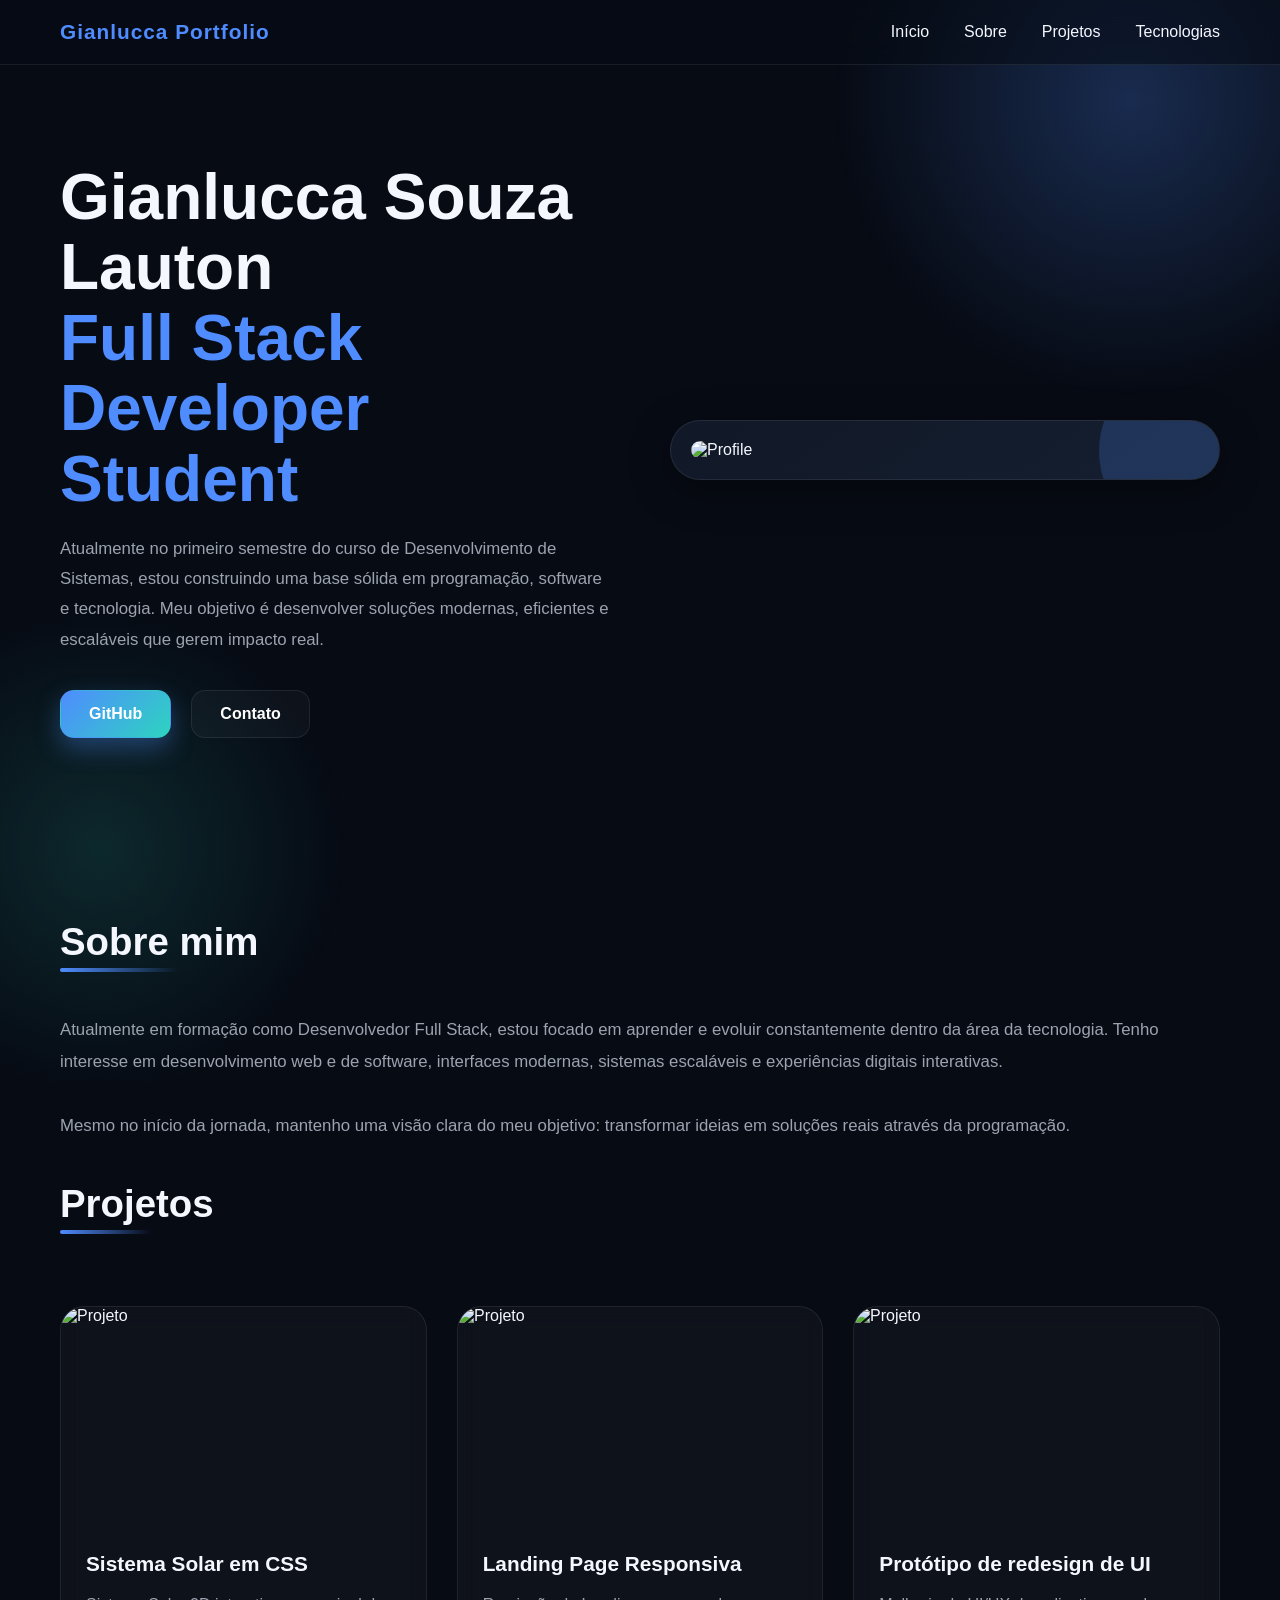
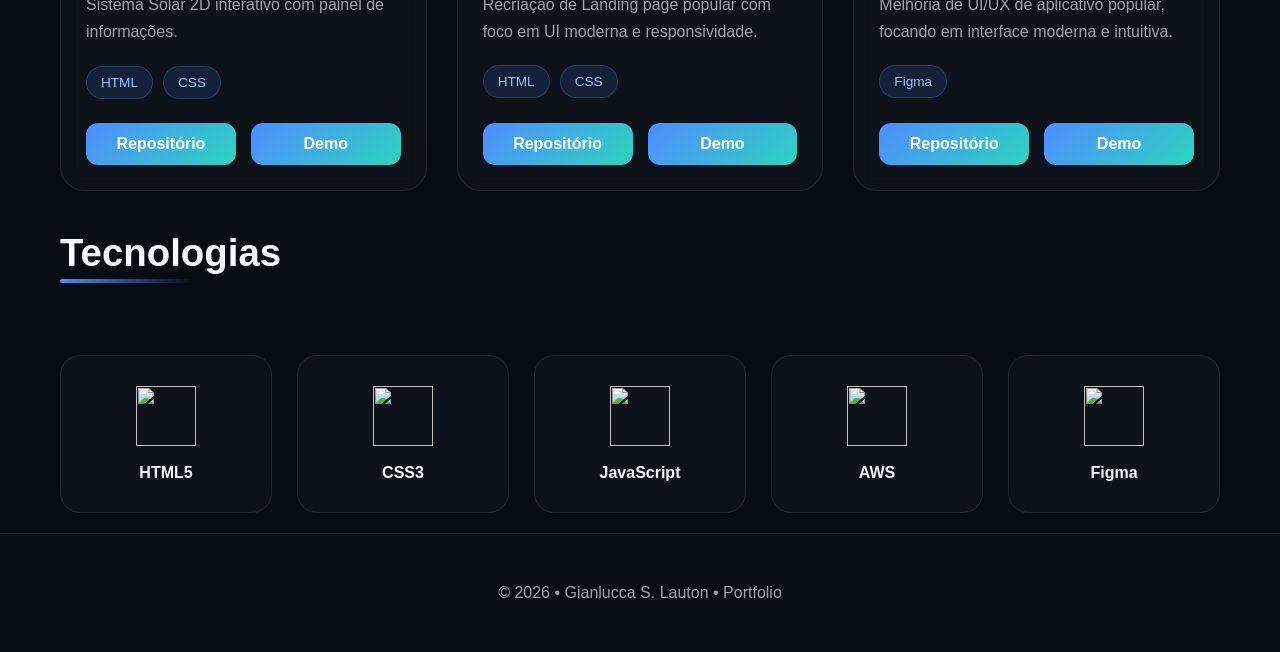
==== index.html @ f4f7649c "Add files via upload" ====
<!DOCTYPE html>
<html lang="pt-BR">
<head>
  <meta charset="UTF-8"/>
  <meta name="viewport" content="width=device-width, initial-scale=1.0" />

  <title>Gianlucca S. Lauton | Portfolio</title>


  <link rel="stylesheet" href="./css/style.css">

  <link rel="stylesheet" href="./css/about.css">
    <link rel="stylesheet" href="./css/animation.css">
      <link rel="stylesheet" href="./css/header.css">
        <link rel="stylesheet" href="./css/hero.css">


  <link rel="shortcut icon" href="icons/favicon.ico" type="image/x-icon">


</head>
<body>

  <header>
    <nav>
      <div class="logo">Gianlucca Portfolio</div>

      <div class="menu">
        <a href="#inicio">Início</a>
        <a href="#sobre">Sobre</a>
        <a href="#projetos">Projetos</a>
        <a href="#skills">Tecnologias</a>
      </div>

    </nav>

  </header>



  <section class="hero" id="inicio">

    <div class="hero-text">
      <h1>
        Gianlucca Souza Lauton
        <br>
        <span>Full Stack Developer Student</span>
      </h1>

      <p>
        Atualmente no primeiro semestre do curso de Desenvolvimento de Sistemas,
        estou construindo uma base sólida em programação, software e tecnologia.
        Meu objetivo é desenvolver soluções modernas, eficientes e escaláveis
        que gerem impacto real.
      </p>

      <div class="buttons">
        <a href="https://github.com/gianlucca-slauton" target="_blank" class="btn primary">GitHub</a>
        <a href="mailto:gianlucca.slauton09@gmail.com" target="_blank" class="btn secondary">Contato</a>
      </div>
    </div>

    <div class="hero-card">
      <img src="https://avatars.githubusercontent.com/u/261488512?s=400&u=df31b6aa983a603cd3e9f62a44cae6759e487d37&v=4" alt="Profile">
    </div>

  </section>

 


  <section class="about" id="sobre">

    <h2 class="section-title">Sobre mim</h2>

    <p>
      Atualmente em formação como Desenvolvedor Full Stack, estou focado em
      aprender e evoluir constantemente dentro da área da tecnologia.
      Tenho interesse em desenvolvimento web e de software, interfaces modernas, sistemas escaláveis
      e experiências digitais interativas.
      <br><br>
      Mesmo no início da jornada, mantenho uma visão clara do meu objetivo:
      transformar ideias em soluções reais através da programação.
    </p>

  </section>





<section id="projetos">

  <h2 class="section-title">Projetos</h2>

  <div class="projects-grid">

    <!-- CARD 1 -->
    <div class="project-card">

      <div class="project-image">
        <img src="https://github.com/user-attachments/assets/981a1806-5635-4746-9868-cace78814aa0" alt="Projeto">
      </div>

      <div class="project-content">
        <h3>Sistema Solar em CSS</h3>

        <p>
          Sistema Solar 2D interativo com painel de informações.
        </p>

        <div class="project-tags">
          <span>HTML</span>
          <span>CSS</span>
        </div>

        <div class="project-buttons">
          <a href="https://github.com/gianlucca-slauton/interactive-solar-system-html-css" target="_blank">Repositório</a>
          <a href="https://gianlucca-slauton.github.io/interactive-solar-system-html-css/" target="_blank">Demo</a>
        </div>
      </div>

    </div>

    <!-- CARD 2 -->
    <div class="project-card">

      <div class="project-image">
        <img src="https://github.com/user-attachments/assets/758ef7c8-6930-4062-90b1-47422b1e2d98" alt="Projeto">
      </div>

      <div class="project-content">
        <h3>Landing Page Responsiva</h3>

        <p>
          Recriação de Landing page popular com foco em UI moderna e responsividade.
        </p>

        <div class="project-tags">
          <span>HTML</span>
          <span>CSS</span>
        </div>

        <div class="project-buttons">
          <a href="https://github.com/gianlucca-slauton/responsive-practice-landingpage-starbucks" target="_blank">Repositório</a>
          <a href="https://gianlucca-slauton.github.io/responsive-practice-landingpage-starbucks/" target="_blank">Demo</a>
        </div>
      </div>

    </div>

    <!-- CARD 3 -->
    <div class="project-card">

      <div class="project-image">
        <img src="https://github.com/user-attachments/assets/443c455d-ecd4-4d1d-b803-5b585a985588" alt="Projeto">
      </div>

      <div class="project-content">
        <h3>Protótipo de redesign de UI</h3>

        <p>
          Melhoria de UI/UX de aplicativo popular, focando em interface moderna e intuitiva.
        </p>

        <div class="project-tags">

          <span>Figma</span>
        </div>

        <div class="project-buttons">
          <a href="https://github.com/gianlucca-slauton/figma-redesign-ux-cpuz-concept" target="_blank">Repositório</a>
          <a href="https://www.figma.com/proto/5Cjsw9yUqAnfqUIAmeeuTy/Recriação-CPU-Z" target="_blank">Demo</a>
        </div>
      </div>

    </div>

  </div>

</section>

  


  <section id="skills">

    <h2 class="section-title">Tecnologias</h2>

    <div class="skills-grid">

      <div class="skill-card">
        <img src="https://cdn.jsdelivr.net/gh/devicons/devicon@latest/icons/html5/html5-original.svg">
        <h3>HTML5</h3>
      </div>

      <div class="skill-card">
        <img src="https://cdn.jsdelivr.net/gh/devicons/devicon@latest/icons/css3/css3-original.svg">
        <h3>CSS3</h3>
      </div>

      <div class="skill-card">
        <img src="https://cdn.jsdelivr.net/gh/devicons/devicon@latest/icons/javascript/javascript-original.svg">
        <h3>JavaScript</h3>
      </div>

    
      <div class="skill-card">
        <img src="https://cdn.jsdelivr.net/gh/devicons/devicon@latest/icons/amazonwebservices/amazonwebservices-original-wordmark.svg">
        <h3>AWS</h3>
      </div>

      <div class="skill-card">
        <img src="https://cdn.jsdelivr.net/gh/devicons/devicon@latest/icons/figma/figma-original.svg">
        <h3>Figma</h3>
      </div>

    </div>

  </section>

  <footer>
    © 2026 • Gianlucca S. Lauton • Portfolio
  </footer>

</body>
</html>
---- css/style.css ----
*{
      margin:0;
      padding:0;
      box-sizing:border-box;
      scroll-behavior:smooth;
    }

    :root{
      --bg:#070b14;
      --card:#111827;
      --card2:#151f31;
      --text:#f5f7ff;
      --gray:#9ca3af;
      --blue:#4f8cff;
      --cyan:#2dd4bf;
      --border:rgba(255,255,255,.08);
      --shadow:0 10px 40px rgba(0,0,0,.4);
    }

    body{
      font-family: Arial, Helvetica, sans-serif;
      background: var(--bg);
      color: var(--text);
      overflow-x:hidden;
    }




    footer{
      text-align:center;
      padding:50px 20px;
      border-top:1px solid var(--border);
      color:var(--gray);
    }





    /* RESPONSIVE */

    @media(max-width:900px){

      .hero{
        grid-template-columns:1fr !important;
      }

      .hero-text h1{
        margin-top:20%;
        font-size:2.5rem !important;
      }

      .menu{
        gap:30px !important;
      }

     .logo{
        display:none;
      }
    }
---- css/about.css ----
.section-title{
      font-size:2.4rem;
      margin-bottom:20px;
      position:relative;
      display:inline-block;
    }

    .section-title::after{
      content:"";
      width:60%;
      height:4px;
      background:linear-gradient(to right,var(--blue),transparent);
      position:absolute;
      left:0;
      bottom:-8px;
      border-radius:20px;
    }

    .about p{
      color:var(--gray);
      line-height:1.9;
      margin-top:30px;
      font-size:1.05rem;
    }

    /* PROJETOS */


.projects-grid{
  margin-top:60px;
  display:grid;
  grid-template-columns:repeat(auto-fit,minmax(320px,1fr));
  gap:30px;
}

.project-card{
  background:rgba(255,255,255,.03);
  border:1px solid var(--border);
  border-radius:24px;
  overflow:hidden;
  transition:.4s;
  position:relative;
  backdrop-filter:blur(10px);
}

.project-card:hover{
  transform:translateY(-12px);
  border-color:rgba(79,140,255,.45);
  box-shadow:0 20px 40px rgba(0,0,0,.35);
}

.project-image{
  overflow:hidden;
  height:220px;
}

.project-image img{
  width:100%;
  height:100%;
  object-fit:cover;
  transition:.5s;
}

.project-card:hover img{
  transform:scale(1.08);
}

.project-content{
  padding:25px;
}

.project-content h3{
  margin-bottom:15px;
  font-size:1.3rem;
}

.project-content p{
  color:var(--gray);
  line-height:1.7;
  margin-bottom:20px;
}

.project-tags{
  display:flex;
  flex-wrap:wrap;
  gap:10px;
  margin-bottom:25px;
}

.project-tags span{
  background:rgba(79,140,255,.12);
  border:1px solid rgba(79,140,255,.25);
  color:#9fc0ff;
  padding:8px 14px;
  border-radius:999px;
  font-size:.85rem;
}

.project-buttons{
  display:flex;
  gap:15px;
}

.project-buttons a{
  flex:1;
  text-align:center;
  padding:12px;
  border-radius:12px;
  text-decoration:none;
  color:white;
  font-weight:700;
  transition:.3s;
  background:linear-gradient(135deg,var(--blue),var(--cyan));
}

.project-buttons a:hover{
  transform:translateY(-4px);
}


    /* SKILLS */

    .skills-grid{
      margin-top:60px;
      display:grid;
      grid-template-columns:repeat(auto-fit,minmax(150px,1fr));
      gap:25px;
    }

    .skill-card{
      background:rgba(255,255,255,.03);
      border:1px solid var(--border);
      border-radius:20px;
      padding:30px 20px;
      text-align:center;
      transition:.35s;
      position:relative;
      overflow:hidden;
    }

    .skill-card::before{
      content:"";
      position:absolute;
      width:100%;
      height:100%;
      background:linear-gradient(135deg, rgba(79,140,255,.1), transparent);
      left:-100%;
      top:0;
      transition:.5s;
    }

    .skill-card:hover::before{
      left:0;
    }

    .skill-card:hover{
      transform:translateY(-10px);
      border-color:rgba(79,140,255,.5);
    }

    .skill-card img{
      width:60px;
      height:60px;
      margin-bottom:18px;
    }

    .skill-card h3{
      font-size:1rem;
    }
---- css/animation.css ----
body::before{
      content:"";
      position:fixed;
      width:600px;
      height:600px;
      background: radial-gradient(circle, rgba(79,140,255,.25) 0%, transparent 70%);
      top:-200px;
      right:-150px;
      z-index:-1;
      animation: float 8s ease-in-out infinite;
    }

    body::after{
      content:"";
      position:fixed;
      width:500px;
      height:500px;
      background: radial-gradient(circle, rgba(45,212,191,.15) 0%, transparent 70%);
      bottom:-200px;
      left:-150px;
      z-index:-1;
      animation: float2 10s ease-in-out infinite;
    }

    @keyframes float{
      0%,100%{
        transform:translateY(0px);
      }
      50%{
        transform:translateY(40px);
      }
    }

    @keyframes float2{
      0%,100%{
        transform:translateY(0px);
      }
      50%{
        transform:translateY(-40px);
      }
    }





    @keyframes floatingCard{
      0%,100%{
        transform:translateY(0px);
      }
      50%{
        transform:translateY(-12px);
      }
    }

    @keyframes fadeUp{
      from{
        opacity:0;
        transform:translateY(40px);
      }
      to{
        opacity:1;
        transform:translateY(0px);
      }
    }
---- css/header.css ----
header{
      width:100%;
      position:fixed;
      top:0;
      left:0;
      backdrop-filter: blur(12px);
      background: rgba(7,11,20,.55);
      border-bottom:1px solid var(--border);
      z-index:1000;
    }

    nav{
      max-width:1200px;
      margin:auto;
      padding:20px;
      display:flex;
      align-items:center;
      justify-content:space-between;
    }

    .logo{
      font-size:1.3rem;
      font-weight:800;
      color:var(--blue);
      letter-spacing:1px;
    }

    .menu{
      display:flex;
      gap:35px;
    }

    .menu a{
      color:var(--text);
      text-decoration:none;
      position:relative;
      transition:.3s;
    }

    .menu a::after{
      content:"";
      position:absolute;
      left:0;
      bottom:-6px;
      width:0%;
      height:2px;
      background:var(--cyan);
      transition:.3s;
    }

    .menu a:hover::after{
      width:100%;
    }

    section{
      max-width:1200px;
      margin:auto;
      padding:20px 20px;
    }
---- css/hero.css ----
.hero{
      min-height:100vh;
      display:grid;
      grid-template-columns:1fr 1fr;
      align-items:center;
      gap:60px;
    }

    .hero-text{
      animation: fadeUp 1s ease;
    }

    .hero-text h1{
      font-size:4rem;
      line-height:1.1;
      margin-bottom:20px;
    }

    .hero-text span{
      color:var(--blue);
    }

    .hero-text p{
      color:var(--gray);
      font-size:1.05rem;
      line-height:1.8;
      margin-bottom:35px;
    }

    .buttons{
      display:flex;
      gap:20px;
      flex-wrap:wrap;
    }

    .btn{
      padding:14px 28px;
      border-radius:14px;
      text-decoration:none;
      font-weight:700;
      transition:.35s;
      border:1px solid transparent;
    }

    .primary{
      background:linear-gradient(135deg,var(--blue),var(--cyan));
      color:white;
      box-shadow:0 10px 25px rgba(79,140,255,.35);
    }

    .primary:hover{
      transform:translateY(-5px) scale(1.03);
    }

    .secondary{
      border:1px solid var(--border);
      color:white;
      background:rgba(255,255,255,.03);
    }

    .secondary:hover{
      border-color:var(--blue);
      transform:translateY(-5px);
    }

    .hero-card{
      background:linear-gradient(145deg,var(--card),var(--card2));
      border:1px solid var(--border);
      border-radius:30px;
      padding:20px;
      box-shadow:var(--shadow);
      position:relative;
      overflow:hidden;
      animation: floatingCard 5s ease-in-out infinite;
    }

    .hero-card::before{
      content:"";
      position:absolute;
      width:180px;
      height:180px;
      background:rgba(79,140,255,.2);
      border-radius:50%;
      top:-60px;
      right:-60px;
    }

    .hero-card img{
      width:100%;
      border-radius:20px;
      transition:.4s;
    }

    .hero-card img:hover{
      transform:scale(1.04);
    }
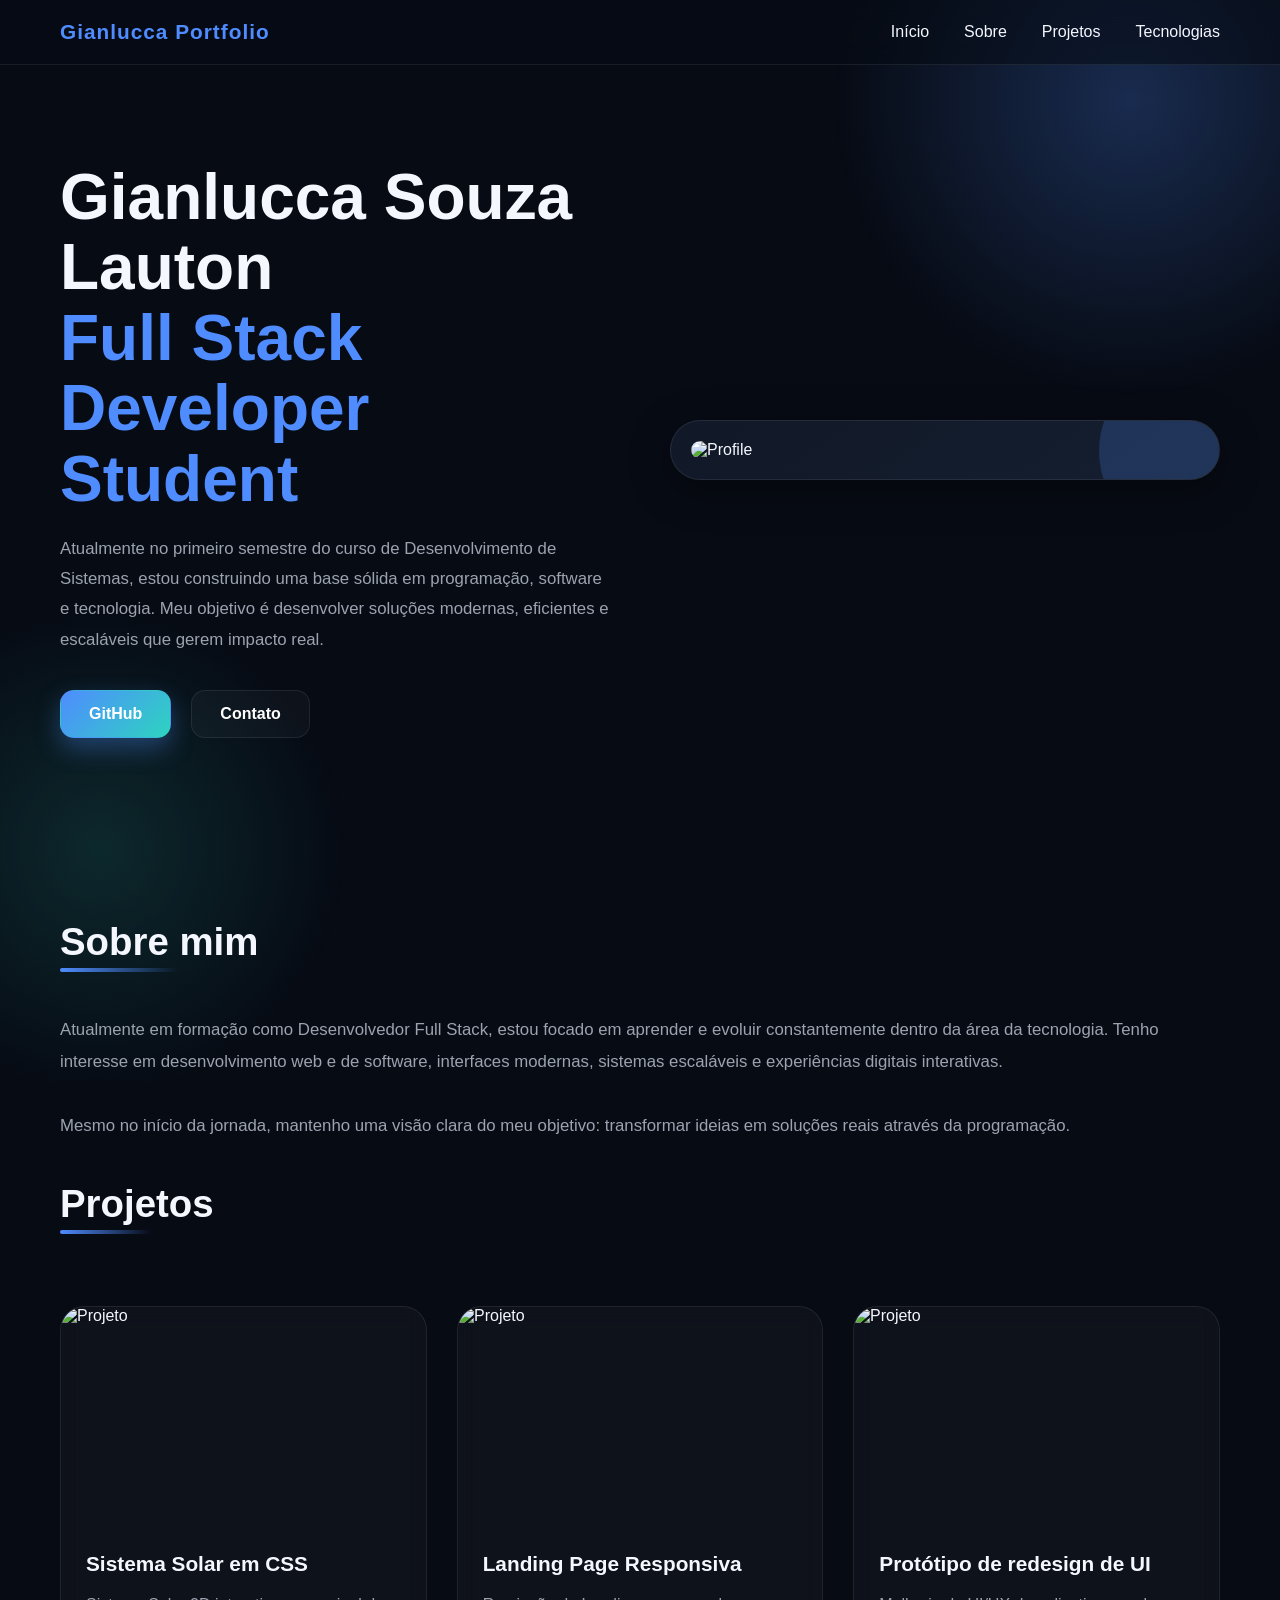
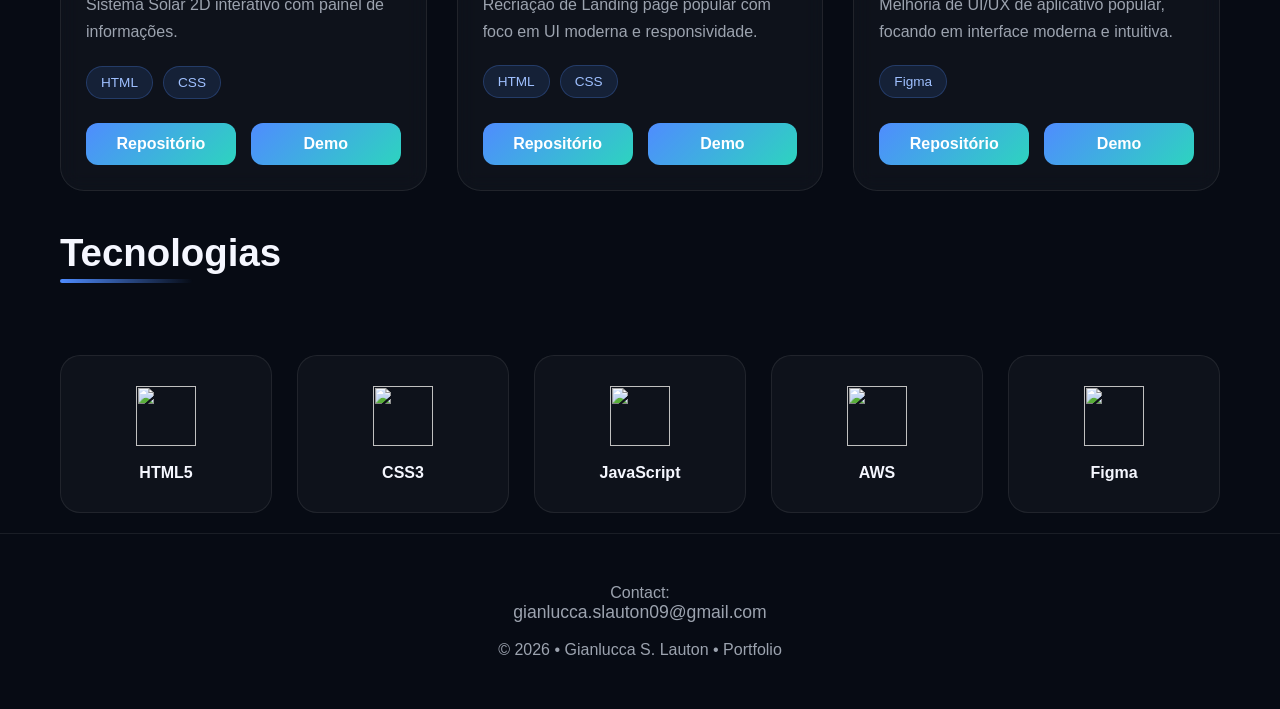
==== commit 6abde3e5: "Update contact information and add LinkedIn link" ====
--- a/index.html
+++ b/index.html
@@ -56,7 +56,7 @@
 
       <div class="buttons">
         <a href="https://github.com/gianlucca-slauton" target="_blank" class="btn primary">GitHub</a>
-        <a href="mailto:gianlucca.slauton09@gmail.com" target="_blank" class="btn secondary">Contato</a>
+        <a href="https://www.linkedin.com/in/gianlucca-souza-lauton" target="_blank" class="btn secondary">Contato</a>
       </div>
     </div>
 
@@ -220,8 +220,11 @@
   </section>
 
   <footer>
+    Contact: <br> <a href="mailto:gianlucca.slauton09@gmail.com" target="_blank">gianlucca.slauton09@gmail.com</a>
+    <br><br>
+
     © 2026 • Gianlucca S. Lauton • Portfolio
   </footer>
 
 </body>
-</html>+</html>
--- a/css/style.css
+++ b/css/style.css
@@ -32,8 +32,14 @@
       padding:50px 20px;
       border-top:1px solid var(--border);
       color:var(--gray);
+  
     }
 
+    footer a{
+      color:var(--gray);
+      font-size:1.1rem;
+      text-decoration:none;
+    }
 
 
 
@@ -58,4 +64,4 @@
      .logo{
         display:none;
       }
-    }+    }
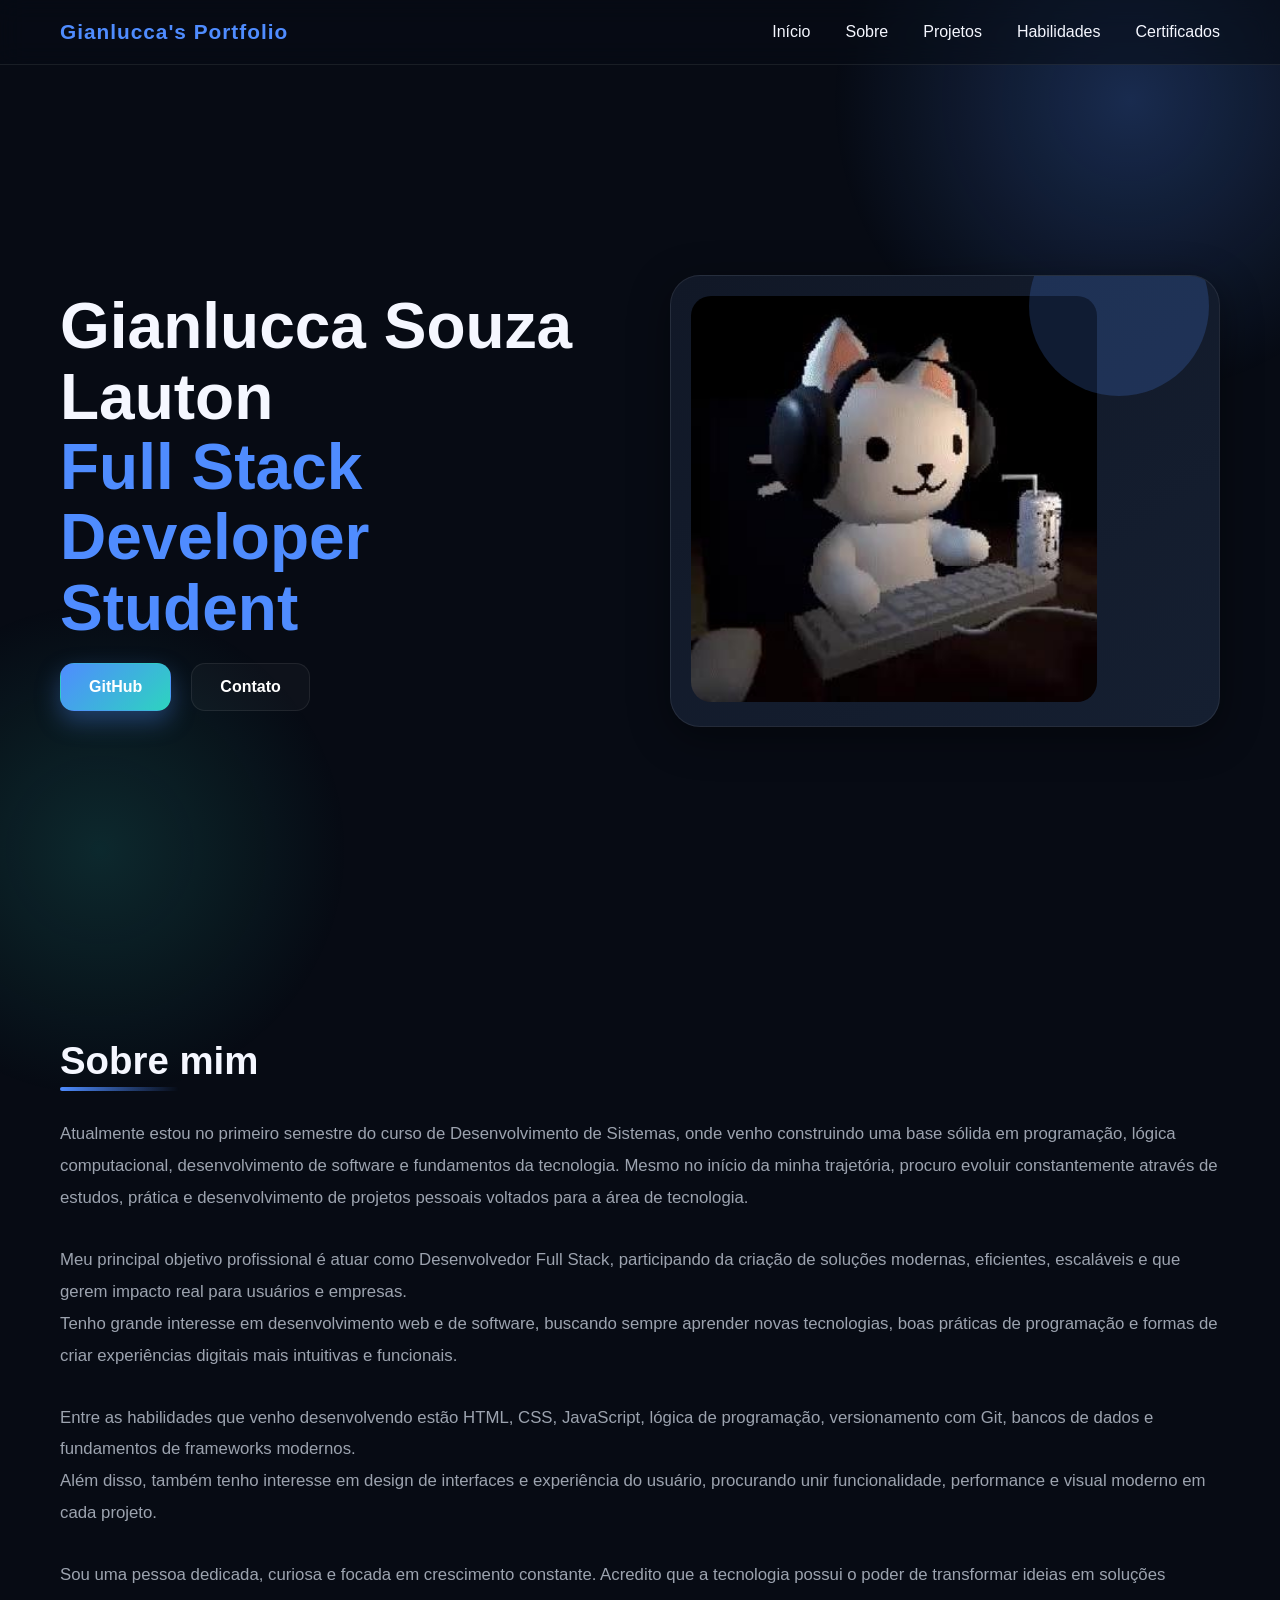
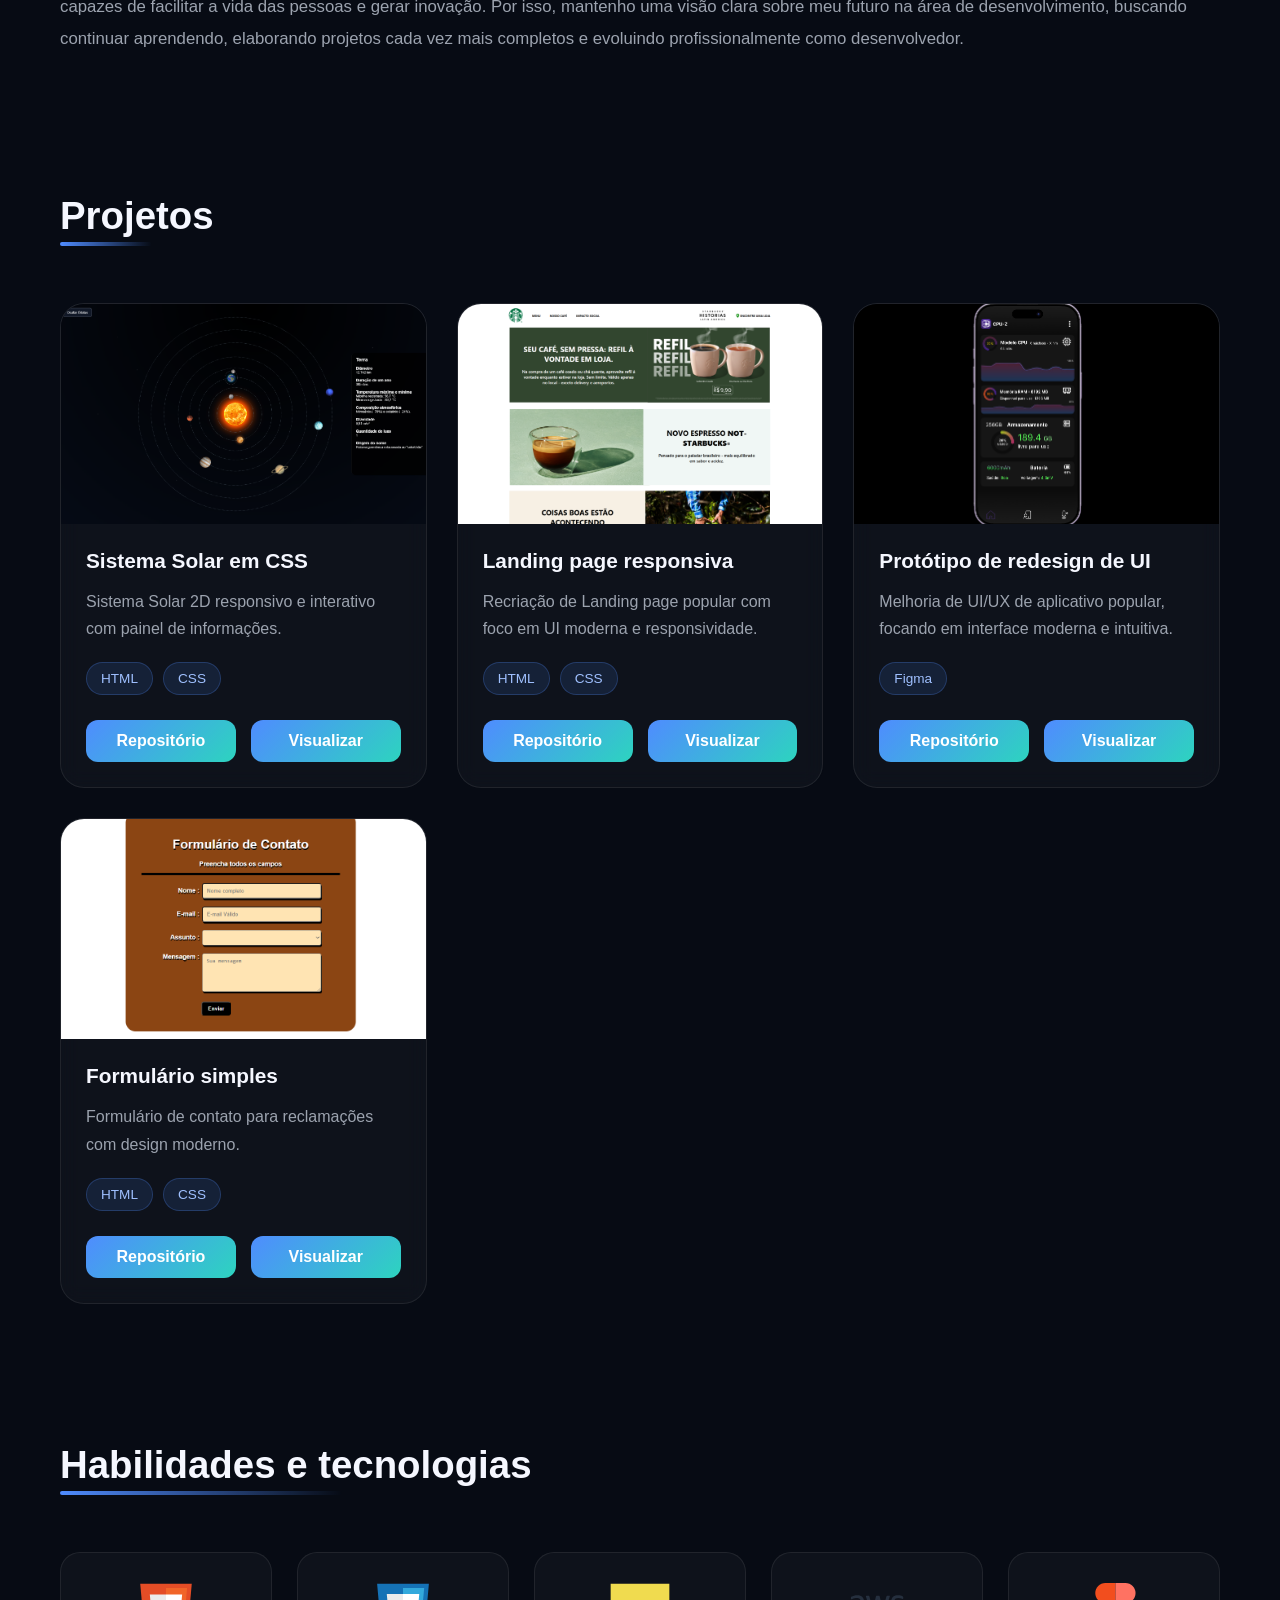
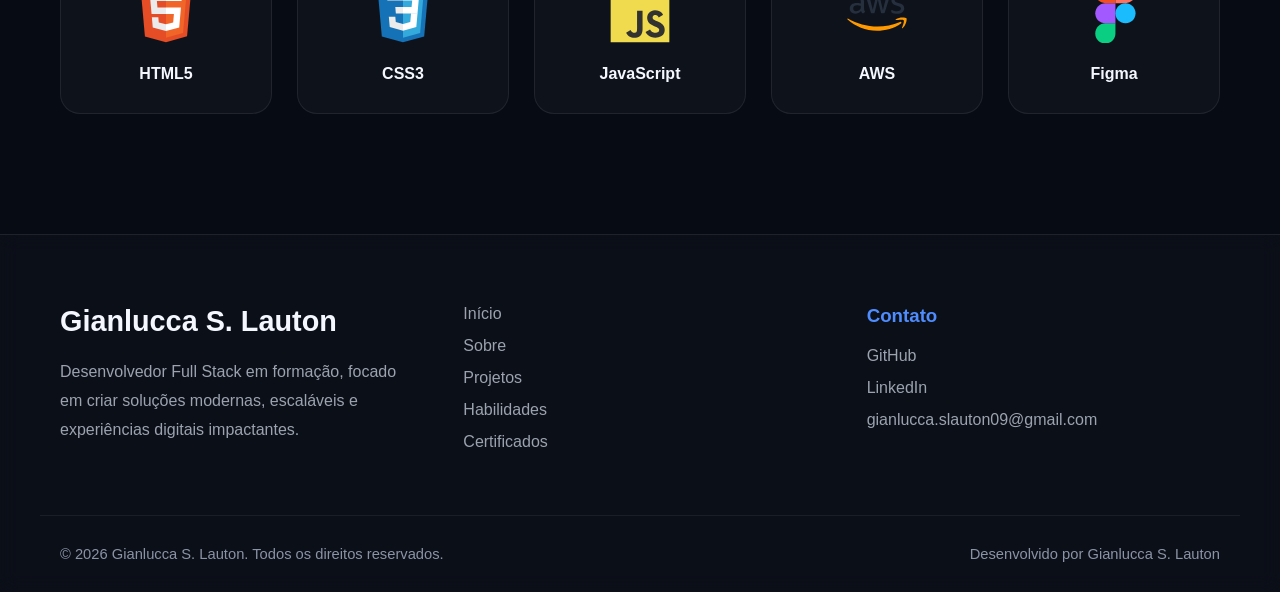
==== commit 5a1ccb49: "Add files via upload" ====
--- a/index.html
+++ b/index.html
@@ -13,6 +13,7 @@
     <link rel="stylesheet" href="./css/animation.css">
       <link rel="stylesheet" href="./css/header.css">
         <link rel="stylesheet" href="./css/hero.css">
+            <link rel="stylesheet" href="./css/footer.css">
 
 
   <link rel="shortcut icon" href="icons/favicon.ico" type="image/x-icon">
@@ -23,13 +24,14 @@
 
   <header>
     <nav>
-      <div class="logo">Gianlucca Portfolio</div>
+      <div class="logo">Gianlucca's Portfolio</div>
 
       <div class="menu">
         <a href="#inicio">Início</a>
         <a href="#sobre">Sobre</a>
         <a href="#projetos">Projetos</a>
-        <a href="#skills">Tecnologias</a>
+        <a href="#skills">Habilidades</a>
+        <a href="./pages/certificates.html">Certificados</a>
       </div>
 
     </nav>
@@ -47,12 +49,6 @@
         <span>Full Stack Developer Student</span>
       </h1>
 
-      <p>
-        Atualmente no primeiro semestre do curso de Desenvolvimento de Sistemas,
-        estou construindo uma base sólida em programação, software e tecnologia.
-        Meu objetivo é desenvolver soluções modernas, eficientes e escaláveis
-        que gerem impacto real.
-      </p>
 
       <div class="buttons">
         <a href="https://github.com/gianlucca-slauton" target="_blank" class="btn primary">GitHub</a>
@@ -61,7 +57,7 @@
     </div>
 
     <div class="hero-card">
-      <img src="https://avatars.githubusercontent.com/u/261488512?s=400&u=df31b6aa983a603cd3e9f62a44cae6759e487d37&v=4" alt="Profile">
+      <img src="./images/profile.jpg" alt="Profile">
     </div>
 
   </section>
@@ -74,17 +70,44 @@
     <h2 class="section-title">Sobre mim</h2>
 
     <p>
-      Atualmente em formação como Desenvolvedor Full Stack, estou focado em
-      aprender e evoluir constantemente dentro da área da tecnologia.
-      Tenho interesse em desenvolvimento web e de software, interfaces modernas, sistemas escaláveis
-      e experiências digitais interativas.
-      <br><br>
-      Mesmo no início da jornada, mantenho uma visão clara do meu objetivo:
-      transformar ideias em soluções reais através da programação.
-    </p>
+Atualmente estou no primeiro semestre do curso de Desenvolvimento de Sistemas,
+onde venho construindo uma base sólida em programação, lógica computacional,
+desenvolvimento de software e fundamentos da tecnologia.
+Mesmo no início da minha trajetória, procuro evoluir constantemente através
+de estudos, prática e desenvolvimento de projetos pessoais voltados para
+a área de tecnologia.
+</p>
+
+<p>
+Meu principal objetivo profissional é atuar como Desenvolvedor Full Stack,
+participando da criação de soluções modernas, eficientes, escaláveis e que
+gerem impacto real para usuários e empresas.
+<br>
+Tenho grande interesse em desenvolvimento web e de software, buscando sempre
+aprender novas tecnologias, boas práticas de programação e formas de criar
+experiências digitais mais intuitivas e funcionais.
+</p>
+
+<p>
+Entre as habilidades que venho desenvolvendo estão HTML, CSS, JavaScript,
+lógica de programação, versionamento com Git, bancos de dados e fundamentos
+de frameworks modernos.
+<br>
+Além disso, também tenho interesse em design de interfaces e experiência
+do usuário, procurando unir funcionalidade, performance e visual moderno
+em cada projeto.
+</p>
+
+<p>
+Sou uma pessoa dedicada, curiosa e focada em crescimento constante.
+Acredito que a tecnologia possui o poder de transformar ideias em soluções
+capazes de facilitar a vida das pessoas e gerar inovação.
+Por isso, mantenho uma visão clara sobre meu futuro na área de desenvolvimento, buscando
+continuar aprendendo, elaborando projetos cada vez mais completos
+e evoluindo profissionalmente como desenvolvedor.
+</p>
 
   </section>
-
 
 
 
@@ -99,14 +122,14 @@
     <div class="project-card">
 
       <div class="project-image">
-        <img src="https://github.com/user-attachments/assets/981a1806-5635-4746-9868-cace78814aa0" alt="Projeto">
+        <img src="./images/sistema-solar.png" alt="Projeto">
       </div>
 
       <div class="project-content">
         <h3>Sistema Solar em CSS</h3>
 
         <p>
-          Sistema Solar 2D interativo com painel de informações.
+          Sistema Solar 2D responsivo e interativo com painel de informações.
         </p>
 
         <div class="project-tags">
@@ -116,7 +139,7 @@
 
         <div class="project-buttons">
           <a href="https://github.com/gianlucca-slauton/interactive-solar-system-html-css" target="_blank">Repositório</a>
-          <a href="https://gianlucca-slauton.github.io/interactive-solar-system-html-css/" target="_blank">Demo</a>
+          <a href="https://gianlucca-slauton.github.io/interactive-solar-system-html-css/" target="_blank">Visualizar</a>
         </div>
       </div>
 
@@ -126,11 +149,11 @@
     <div class="project-card">
 
       <div class="project-image">
-        <img src="https://github.com/user-attachments/assets/758ef7c8-6930-4062-90b1-47422b1e2d98" alt="Projeto">
+        <img src="./images/landpage.png" alt="Projeto">
       </div>
 
       <div class="project-content">
-        <h3>Landing Page Responsiva</h3>
+        <h3>Landing page responsiva</h3>
 
         <p>
           Recriação de Landing page popular com foco em UI moderna e responsividade.
@@ -143,7 +166,7 @@
 
         <div class="project-buttons">
           <a href="https://github.com/gianlucca-slauton/responsive-practice-landingpage-starbucks" target="_blank">Repositório</a>
-          <a href="https://gianlucca-slauton.github.io/responsive-practice-landingpage-starbucks/" target="_blank">Demo</a>
+          <a href="https://gianlucca-slauton.github.io/responsive-practice-landingpage-starbucks/" target="_blank">Visualizar</a>
         </div>
       </div>
 
@@ -153,7 +176,7 @@
     <div class="project-card">
 
       <div class="project-image">
-        <img src="https://github.com/user-attachments/assets/443c455d-ecd4-4d1d-b803-5b585a985588" alt="Projeto">
+        <img src="./images/prototype.png" alt="Projeto">
       </div>
 
       <div class="project-content">
@@ -170,7 +193,36 @@
 
         <div class="project-buttons">
           <a href="https://github.com/gianlucca-slauton/figma-redesign-ux-cpuz-concept" target="_blank">Repositório</a>
-          <a href="https://www.figma.com/proto/5Cjsw9yUqAnfqUIAmeeuTy/Recriação-CPU-Z" target="_blank">Demo</a>
+          <a href="https://www.figma.com/proto/5Cjsw9yUqAnfqUIAmeeuTy/Recriação-CPU-Z" target="_blank">Visualizar</a>
+        </div>
+      </div>
+
+    </div>
+
+
+    <!-- CARD 4 -->
+    <div class="project-card">
+
+      <div class="project-image">
+        <img src="./images/form.png" alt="Projeto">
+      </div>
+
+      <div class="project-content">
+        <h3>Formulário simples</h3>
+
+        <p>
+          Formulário de contato para reclamações com design moderno.
+        </p>
+
+        <div class="project-tags">
+
+          <span>HTML</span>
+          <span>CSS</span>
+        </div>
+
+        <div class="project-buttons">
+          <a href="https://github.com/gianlucca-slauton/formulary-exercise" target="_blank">Repositório</a>
+          <a href="https://gianlucca-slauton.github.io/formulary-exercise/" target="_blank">Visualizar</a>
         </div>
       </div>
 
@@ -185,46 +237,121 @@
 
   <section id="skills">
 
-    <h2 class="section-title">Tecnologias</h2>
+    <h2 class="section-title">Habilidades e tecnologias</h2>
 
     <div class="skills-grid">
 
       <div class="skill-card">
-        <img src="https://cdn.jsdelivr.net/gh/devicons/devicon@latest/icons/html5/html5-original.svg">
+        <img src="./assets/html5.svg">
         <h3>HTML5</h3>
       </div>
 
       <div class="skill-card">
-        <img src="https://cdn.jsdelivr.net/gh/devicons/devicon@latest/icons/css3/css3-original.svg">
+        <img src="./assets/css3.svg">
         <h3>CSS3</h3>
       </div>
 
       <div class="skill-card">
-        <img src="https://cdn.jsdelivr.net/gh/devicons/devicon@latest/icons/javascript/javascript-original.svg">
+        <img src="./assets/javascript.svg">
         <h3>JavaScript</h3>
       </div>
 
     
       <div class="skill-card">
-        <img src="https://cdn.jsdelivr.net/gh/devicons/devicon@latest/icons/amazonwebservices/amazonwebservices-original-wordmark.svg">
+        <img src="./assets/aws.svg">
         <h3>AWS</h3>
       </div>
 
       <div class="skill-card">
-        <img src="https://cdn.jsdelivr.net/gh/devicons/devicon@latest/icons/figma/figma-original.svg">
+        <img src="./assets/figma.svg">
         <h3>Figma</h3>
       </div>
 
+     
     </div>
 
   </section>
 
-  <footer>
-    Contact: <br> <a href="mailto:gianlucca.slauton09@gmail.com" target="_blank">gianlucca.slauton09@gmail.com</a>
-    <br><br>
-
-    © 2026 • Gianlucca S. Lauton • Portfolio
-  </footer>
+
+
+  <!-- FOOTER -->
+
+<footer class="footer">
+
+  <div class="footer-container">
+
+    <!-- ESQUERDA -->
+
+    <div class="footer-brand">
+
+      <h2>
+        Gianlucca S. Lauton
+      </h2>
+
+      <p>
+        Desenvolvedor Full Stack em formação,
+        focado em criar soluções modernas,
+        escaláveis e experiências digitais
+        impactantes.
+      </p>
+
+    </div>
+
+    <!-- LINKS -->
+
+    <div class="footer-links">
+
+
+      <a href="#inicio">Início</a>
+      <a href="#sobre">Sobre</a>
+      <a href="#projetos">Projetos</a>
+      <a href="#skills">Habilidades</a>
+      <a href="./pages/certificates.html">Certificados</a>
+
+    </div>
+
+    <!-- CONTATO -->
+
+    <div class="footer-contact">
+
+      <h3>
+        Contato
+      </h3>
+
+      <a href="https://github.com/gianlucca-slauton" target="_blank">
+        GitHub
+      </a>
+
+      <a href="https://www.linkedin.com/in/gianlucca-souza-lauton/" target="_blank">
+        LinkedIn
+      </a>
+
+      <a href="mailto:gianlucca.slauton09@gmail.com" target="_blank">
+        gianlucca.slauton09@gmail.com
+      </a>
+
+
+    </div>
+
+  </div>
+
+  <!-- COPYRIGHT -->
+
+  <div class="footer-bottom">
+
+    <p>
+      © 2026 Gianlucca S. Lauton.
+      Todos os direitos reservados.
+    </p>
+
+    <p>
+      Desenvolvido por Gianlucca S. Lauton
+    </p>
+
+  </div>
+
+</footer>
+
 
 </body>
-</html>
+</html>
--- a/css/style.css
+++ b/css/style.css
@@ -2,6 +2,11 @@
       margin:0;
       padding:0;
       box-sizing:border-box;
+      scroll-behavior:smooth;
+  
+    }
+
+    body{
       scroll-behavior:smooth;
     }
 
@@ -13,8 +18,8 @@
       --gray:#9ca3af;
       --blue:#4f8cff;
       --cyan:#2dd4bf;
-      --border:rgba(255,255,255,.08);
-      --shadow:0 10px 40px rgba(0,0,0,.4);
+      --border:#ffffff14;
+      --shadow:0 10px 40px #00000066;
     }
 
     body{
@@ -27,19 +32,7 @@
 
 
 
-    footer{
-      text-align:center;
-      padding:50px 20px;
-      border-top:1px solid var(--border);
-      color:var(--gray);
-  
-    }
-
-    footer a{
-      color:var(--gray);
-      font-size:1.1rem;
-      text-decoration:none;
-    }
+    
 
 
 
@@ -58,10 +51,125 @@
       }
 
       .menu{
-        gap:30px !important;
+        gap:5% !important;
+        font-size:.8rem !important;
       }
 
      .logo{
         display:none;
       }
-    }
+
+
+        .timeline{
+    width:100%;
+    display:flex;
+    flex-direction:column;
+    align-items:center;
+    gap:22px;
+    position:relative;
+    padding:20px 0;
+  }
+
+  /* linha no fundo */
+  .timeline::before{
+    content:"";
+    position:absolute;
+    top:0;
+    left:50%;
+    transform:translateX(-50%);
+    width:2px;
+    height:100%;
+    background:linear-gradient(
+      to bottom,
+      transparent,
+      var(--blue),
+      var(--cyan),
+      transparent
+    );
+    opacity:.5;
+    z-index:0;
+  }
+
+  /* RESET TOTAL DOS ITEMS */
+  .timeline-item,
+  .timeline-item.left,
+  .timeline-item.right{
+    position:relative;
+    width:100%;
+    left:0 !important;
+    padding:0;
+    margin:0;
+    display:flex;
+    justify-content:center;
+  }
+
+  /* remove bolinhas antigas */
+  .timeline-item::after{
+    display:none !important;
+  }
+
+  /* CARD */
+  .timeline-content{
+    width:min(92%, 420px);
+    padding:18px;
+    border-radius:18px;
+    position:relative;
+    z-index:2;
+
+    background:rgba(255,255,255,.04);
+    border:1px solid rgba(255,255,255,.08);
+
+    backdrop-filter:blur(10px);
+
+    overflow:hidden;
+  }
+
+  /* imagem */
+  .timeline-image{
+    width:100%;
+    height:140px;
+    border-radius:14px;
+    overflow:hidden;
+    margin-bottom:15px;
+  }
+
+  .timeline-image img{
+    width:100%;
+    height:100%;
+    object-fit:cover;
+    display:block;
+  }
+
+  /* data */
+  .timeline-date{
+    font-size:.75rem;
+    display:block;
+    margin-bottom:10px;
+  }
+
+  /* titulo */
+  .timeline-content h3{
+    font-size:1.1rem;
+    line-height:1.3;
+    margin-bottom:12px;
+
+    word-break:break-word;
+  }
+
+  /* descrição */
+  .timeline-content p{
+    font-size:.92rem;
+    line-height:1.6;
+    margin-bottom:15px;
+
+    word-break:break-word;
+  }
+
+  /* aprendido */
+  .timeline-learned{
+    padding:12px;
+    font-size:.88rem;
+    line-height:1.5;
+    border-radius:14px;
+  }
+    }
--- a/css/about.css
+++ b/css/about.css
@@ -1,6 +1,7 @@
 .section-title{
       font-size:2.4rem;
-      margin-bottom:20px;
+      margin-bottom:5px;
+      padding-top:12%;
       position:relative;
       display:inline-block;
     }
@@ -34,7 +35,7 @@
 }
 
 .project-card{
-  background:rgba(255,255,255,.03);
+  background:#ffffff08;
   border:1px solid var(--border);
   border-radius:24px;
   overflow:hidden;
@@ -45,8 +46,8 @@
 
 .project-card:hover{
   transform:translateY(-12px);
-  border-color:rgba(79,140,255,.45);
-  box-shadow:0 20px 40px rgba(0,0,0,.35);
+  border-color:#4f8cff73;
+  box-shadow:0 20px 40px #00000059;
 }
 
 .project-image{
@@ -88,8 +89,8 @@
 }
 
 .project-tags span{
-  background:rgba(79,140,255,.12);
-  border:1px solid rgba(79,140,255,.25);
+  background:#4f8cff1f;
+  border:1px solid #4f8cff40;
   color:#9fc0ff;
   padding:8px 14px;
   border-radius:999px;
@@ -107,7 +108,7 @@
   padding:12px;
   border-radius:12px;
   text-decoration:none;
-  color:white;
+  color:#ffffff;
   font-weight:700;
   transition:.3s;
   background:linear-gradient(135deg,var(--blue),var(--cyan));
@@ -128,7 +129,7 @@
     }
 
     .skill-card{
-      background:rgba(255,255,255,.03);
+      background:#ffffff08;
       border:1px solid var(--border);
       border-radius:20px;
       padding:30px 20px;
@@ -155,7 +156,7 @@
 
     .skill-card:hover{
       transform:translateY(-10px);
-      border-color:rgba(79,140,255,.5);
+      border-color:#4f8cff80;
     }
 
     .skill-card img{
--- a/css/animation.css
+++ b/css/animation.css
@@ -3,7 +3,7 @@
       position:fixed;
       width:600px;
       height:600px;
-      background: radial-gradient(circle, rgba(79,140,255,.25) 0%, transparent 70%);
+      background: radial-gradient(circle, #4f8cff40 0%, transparent 70%);
       top:-200px;
       right:-150px;
       z-index:-1;
@@ -15,7 +15,7 @@
       position:fixed;
       width:500px;
       height:500px;
-      background: radial-gradient(circle, rgba(45,212,191,.15) 0%, transparent 70%);
+      background: radial-gradient(circle, #2dd4bf26 0%, transparent 70%);
       bottom:-200px;
       left:-150px;
       z-index:-1;
--- a/css/header.css
+++ b/css/header.css
@@ -4,7 +4,7 @@
       top:0;
       left:0;
       backdrop-filter: blur(12px);
-      background: rgba(7,11,20,.55);
+      background: #070b148c;
       border-bottom:1px solid var(--border);
       z-index:1000;
     }
@@ -55,5 +55,5 @@
     section{
       max-width:1200px;
       margin:auto;
-      padding:20px 20px;
+      padding:0px 20px;
     }
--- a/css/hero.css
+++ b/css/hero.css
@@ -4,6 +4,7 @@
       grid-template-columns:1fr 1fr;
       align-items:center;
       gap:60px;
+      padding-top:8%;
     }
 
     .hero-text{
@@ -44,8 +45,8 @@
 
     .primary{
       background:linear-gradient(135deg,var(--blue),var(--cyan));
-      color:white;
-      box-shadow:0 10px 25px rgba(79,140,255,.35);
+      color:#ffffff;
+      box-shadow:0 10px 25px #4f8cff59;
     }
 
     .primary:hover{
@@ -54,8 +55,8 @@
 
     .secondary{
       border:1px solid var(--border);
-      color:white;
-      background:rgba(255,255,255,.03);
+      color:#ffffff;
+      background:#ffffff08;
     }
 
     .secondary:hover{
@@ -79,14 +80,14 @@
       position:absolute;
       width:180px;
       height:180px;
-      background:rgba(79,140,255,.2);
+      background:#4f8cff33;
       border-radius:50%;
       top:-60px;
-      right:-60px;
+      right:10px;
     }
 
     .hero-card img{
-      width:100%;
+      width:80%;
       border-radius:20px;
       transition:.4s;
     }
--- a/css/footer.css
+++ b/css/footer.css
@@ -0,0 +1,97 @@
+.footer{
+  margin-top:120px;
+
+  border-top:1px solid var(--border);
+
+  background:#ffffff05;
+
+  backdrop-filter:blur(10px);
+}
+
+.footer-container{
+  max-width:1200px;
+
+  margin:auto;
+  padding:70px 20px 50px;
+
+  display:grid;
+  grid-template-columns:repeat(auto-fit,minmax(250px,1fr));
+
+  gap:50px;
+}
+
+.footer h2{
+  font-size:1.8rem;
+  margin-bottom:20px;
+}
+
+.footer h3{
+  margin-bottom:20px;
+  color:var(--blue);
+}
+
+.footer p{
+  color:var(--gray);
+  line-height:1.8;
+}
+
+.footer-links,
+.footer-contact{
+  display:flex;
+  flex-direction:column;
+}
+
+.footer-links a,
+.footer-contact a{
+  color:var(--gray);
+
+  text-decoration:none;
+
+  margin-bottom:14px;
+
+  transition:.3s;
+}
+
+.footer-links a:hover,
+.footer-contact a:hover{
+  color:#ffffff;
+  transform:translateX(6px);
+}
+
+/* BOTTOM */
+
+.footer-bottom{
+  border-top:1px solid #ffffff0f;
+
+  padding:25px 20px;
+
+  display:flex;
+  justify-content:space-between;
+  align-items:center;
+  flex-wrap:wrap;
+
+  gap:15px;
+
+  max-width:1200px;
+  margin:auto;
+}
+
+.footer-bottom p{
+  color:#8b93a7;
+  font-size:.92rem;
+}
+
+/* RESPONSIVO */
+
+@media(max-width:768px){
+
+  .footer-container{
+    gap:35px;
+  }
+
+  .footer-bottom{
+    flex-direction:column;
+    text-align:center;
+  }
+
+}
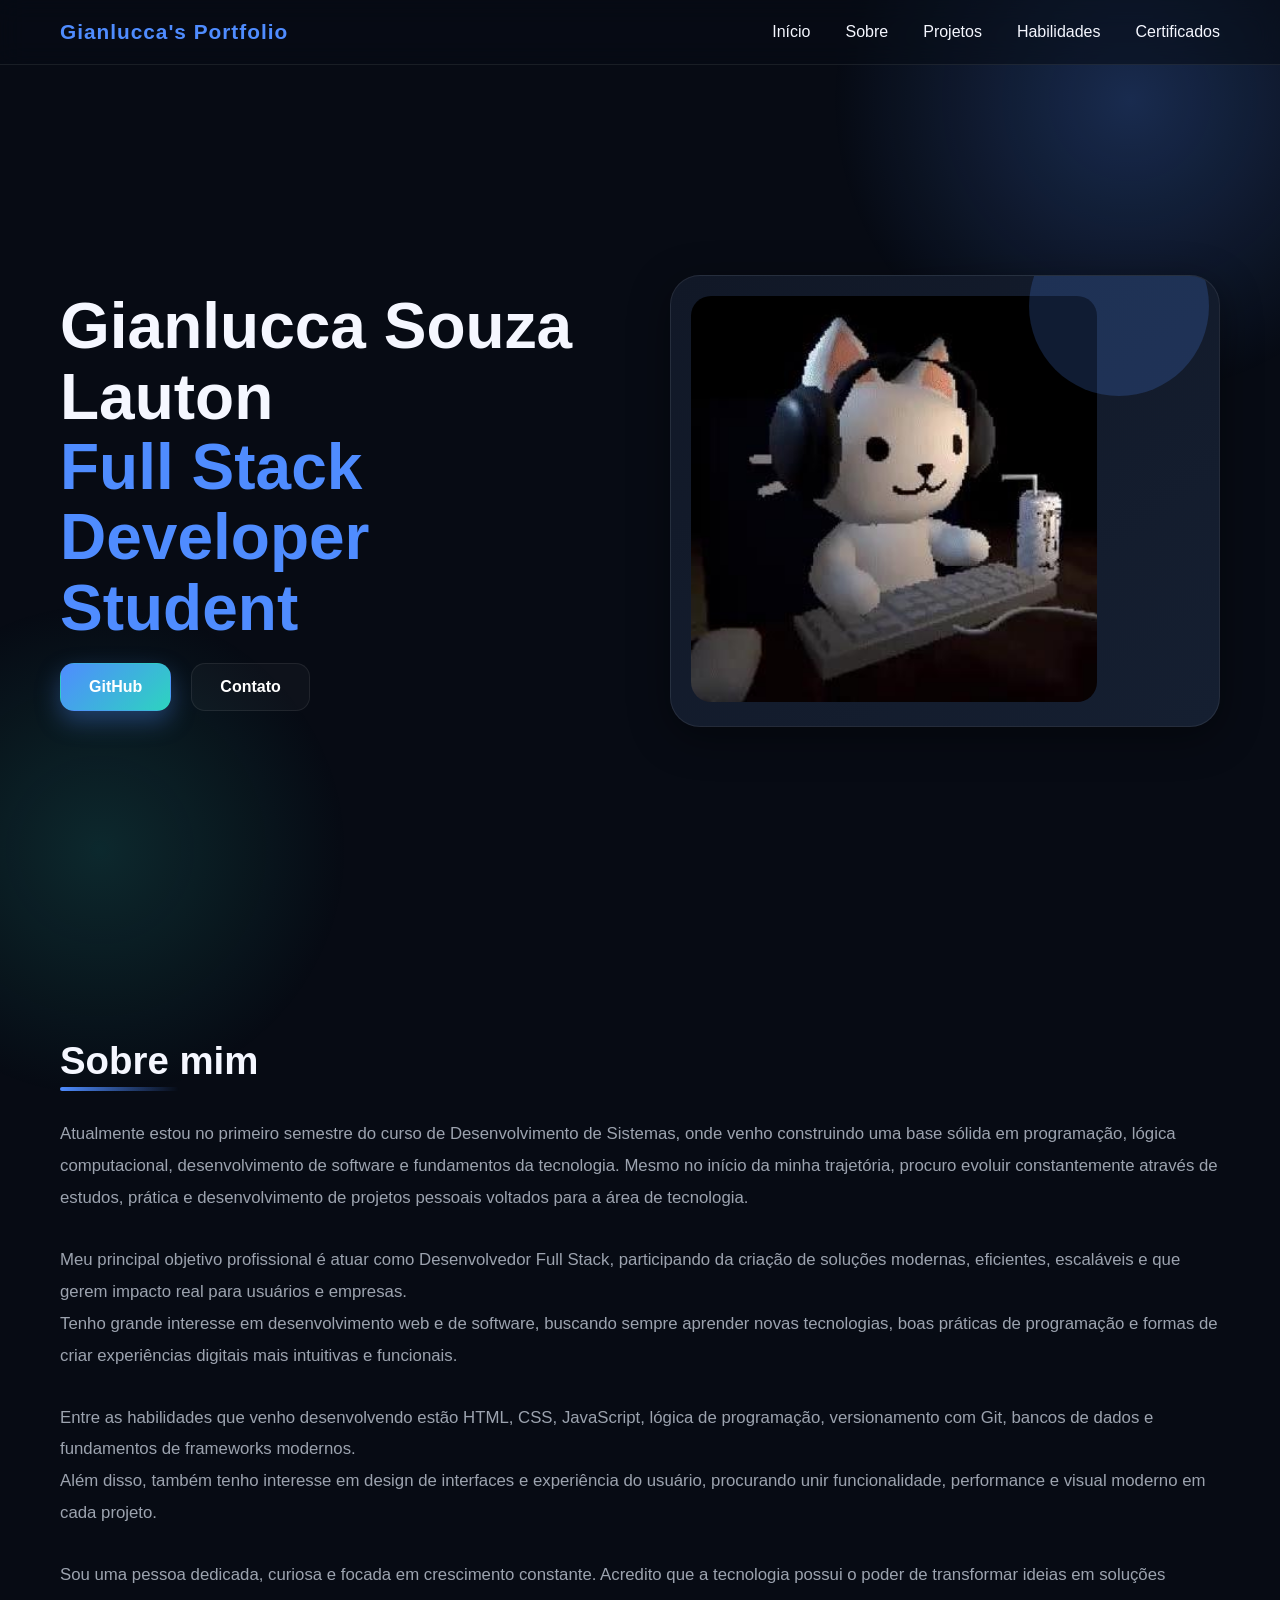
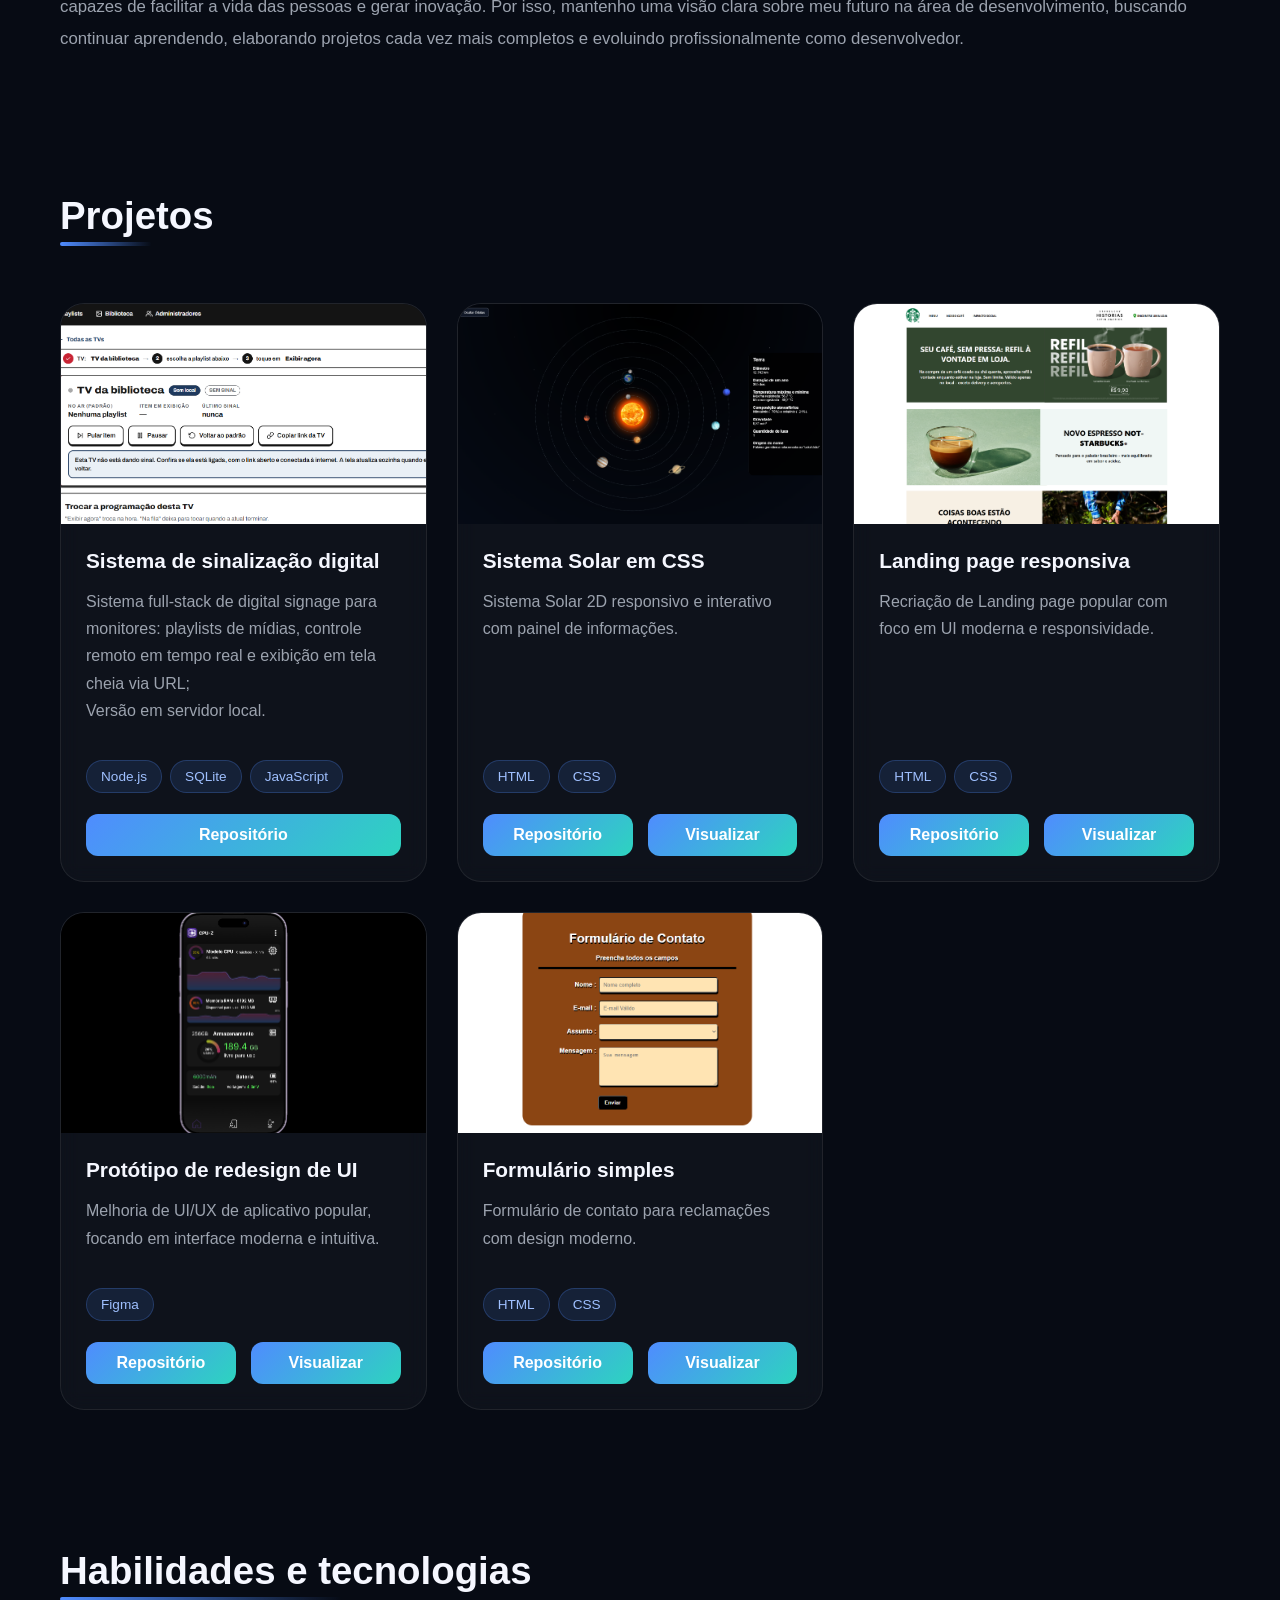
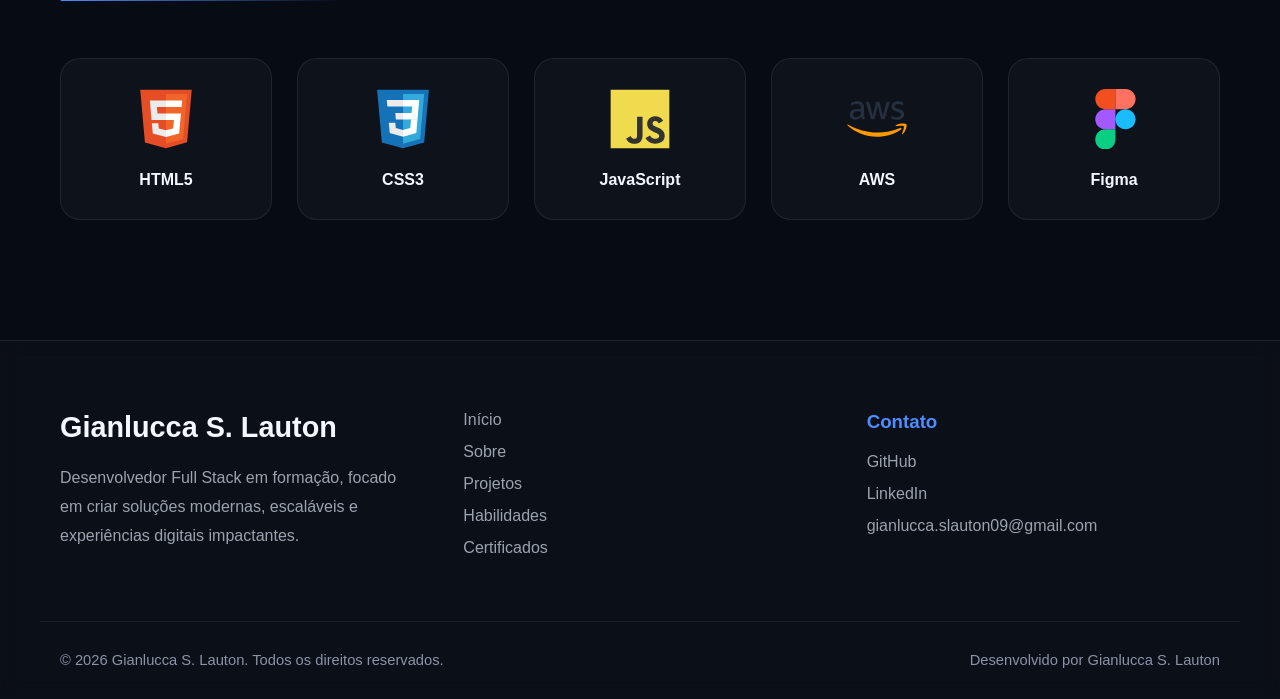
==== commit 5dfd680b: "new-project-css-fixes" ====
--- a/index.html
+++ b/index.html
@@ -118,11 +118,41 @@
 
   <div class="projects-grid">
 
-    <!-- CARD 1 -->
-    <div class="project-card">
-
-      <div class="project-image">
-        <img src="./images/sistema-solar.png" alt="Projeto">
+     <!-- CARD 1 -->
+    <div class="project-card">
+
+      <div class="project-image">
+        <img src="./images/painel-tvs.png" alt="Projeto 1">
+      </div>
+
+      <div class="project-content">
+        <h3>Sistema de sinalização digital</h3>
+
+        <p>
+          Sistema full-stack de digital signage para monitores: playlists de mídias,
+controle remoto em tempo real e exibição em tela cheia via URL; <br>
+Versão em servidor local.
+        </p>
+
+        <div class="project-tags">
+          <span>Node.js</span>
+          <span>SQLite</span>
+          <span>JavaScript</span>
+        </div>
+
+        <div class="project-buttons">
+          <a href="https://github.com/gianlucca-slauton/painel-tvs-senai" target="_blank">Repositório</a>
+          
+        </div>
+      </div>
+
+    </div>
+
+    <!-- CARD 2 -->
+    <div class="project-card">
+
+      <div class="project-image">
+        <img src="./images/sistema-solar.png" alt="Projeto 2">
       </div>
 
       <div class="project-content">
@@ -131,6 +161,7 @@
         <p>
           Sistema Solar 2D responsivo e interativo com painel de informações.
         </p>
+      
 
         <div class="project-tags">
           <span>HTML</span>
@@ -145,11 +176,11 @@
 
     </div>
 
-    <!-- CARD 2 -->
-    <div class="project-card">
-
-      <div class="project-image">
-        <img src="./images/landpage.png" alt="Projeto">
+    <!-- CARD 3 -->
+    <div class="project-card">
+
+      <div class="project-image">
+        <img src="./images/landpage.png" alt="Projeto 3">
       </div>
 
       <div class="project-content">
@@ -172,11 +203,11 @@
 
     </div>
 
-    <!-- CARD 3 -->
-    <div class="project-card">
-
-      <div class="project-image">
-        <img src="./images/prototype.png" alt="Projeto">
+    <!-- CARD 4 -->
+    <div class="project-card">
+
+      <div class="project-image">
+        <img src="./images/prototype.png" alt="Projeto 4">
       </div>
 
       <div class="project-content">
@@ -200,11 +231,11 @@
     </div>
 
 
-    <!-- CARD 4 -->
-    <div class="project-card">
-
-      <div class="project-image">
-        <img src="./images/form.png" alt="Projeto">
+    <!-- CARD 5 -->
+    <div class="project-card">
+
+      <div class="project-image">
+        <img src="./images/form.png" alt="Projeto 5">
       </div>
 
       <div class="project-content">
--- a/css/about.css
+++ b/css/about.css
@@ -167,4 +167,49 @@
 
     .skill-card h3{
       font-size:1rem;
-    }+    }
+
+
+    /* Cards com altura igual e botões sempre no fundo */
+.projects-grid{
+  display: grid;
+  grid-template-columns: repeat(auto-fit, minmax(280px, 1fr));
+  align-items: stretch;          /* cards da mesma linha crescem juntos */
+}
+
+.project-card{
+  display: flex;
+  flex-direction: column;        /* imagem, texto e botões empilham */
+  height: 100%;
+}
+
+.project-card .project-image{
+  flex-shrink: 0;                /* imagem nunca é espremida */
+}
+
+.project-content{
+  flex: 1;                       /* ocupa o espaço que sobrar no card */
+  display: flex;
+  flex-direction: column;
+}
+
+.project-buttons{
+  margin-top: auto;              /* ← o truque: cola os botões no fundo */
+  padding-top: 16px;             /* respiro em relação às tags/texto */
+}
+
+
+
+.project-tags{
+  margin-top: auto;              /* as tags sobem até o fim do espaço vazio... */
+  margin-bottom: 3%;              /* ...e ficam coladas em cima dos botões */
+  padding-top: 16px;             /* respiro em relação ao texto */
+  display: flex;
+  flex-wrap: wrap;               /* se muitas tags, quebram sem estourar */
+  gap: 8px;                      /* espaçamento entre elas */
+}
+
+.project-buttons{
+  margin-top: 0;                 /* quem "empurra" agora é a fileira de tags */
+  padding-top: 12px;             /* respiro entre tags e botões */
+}
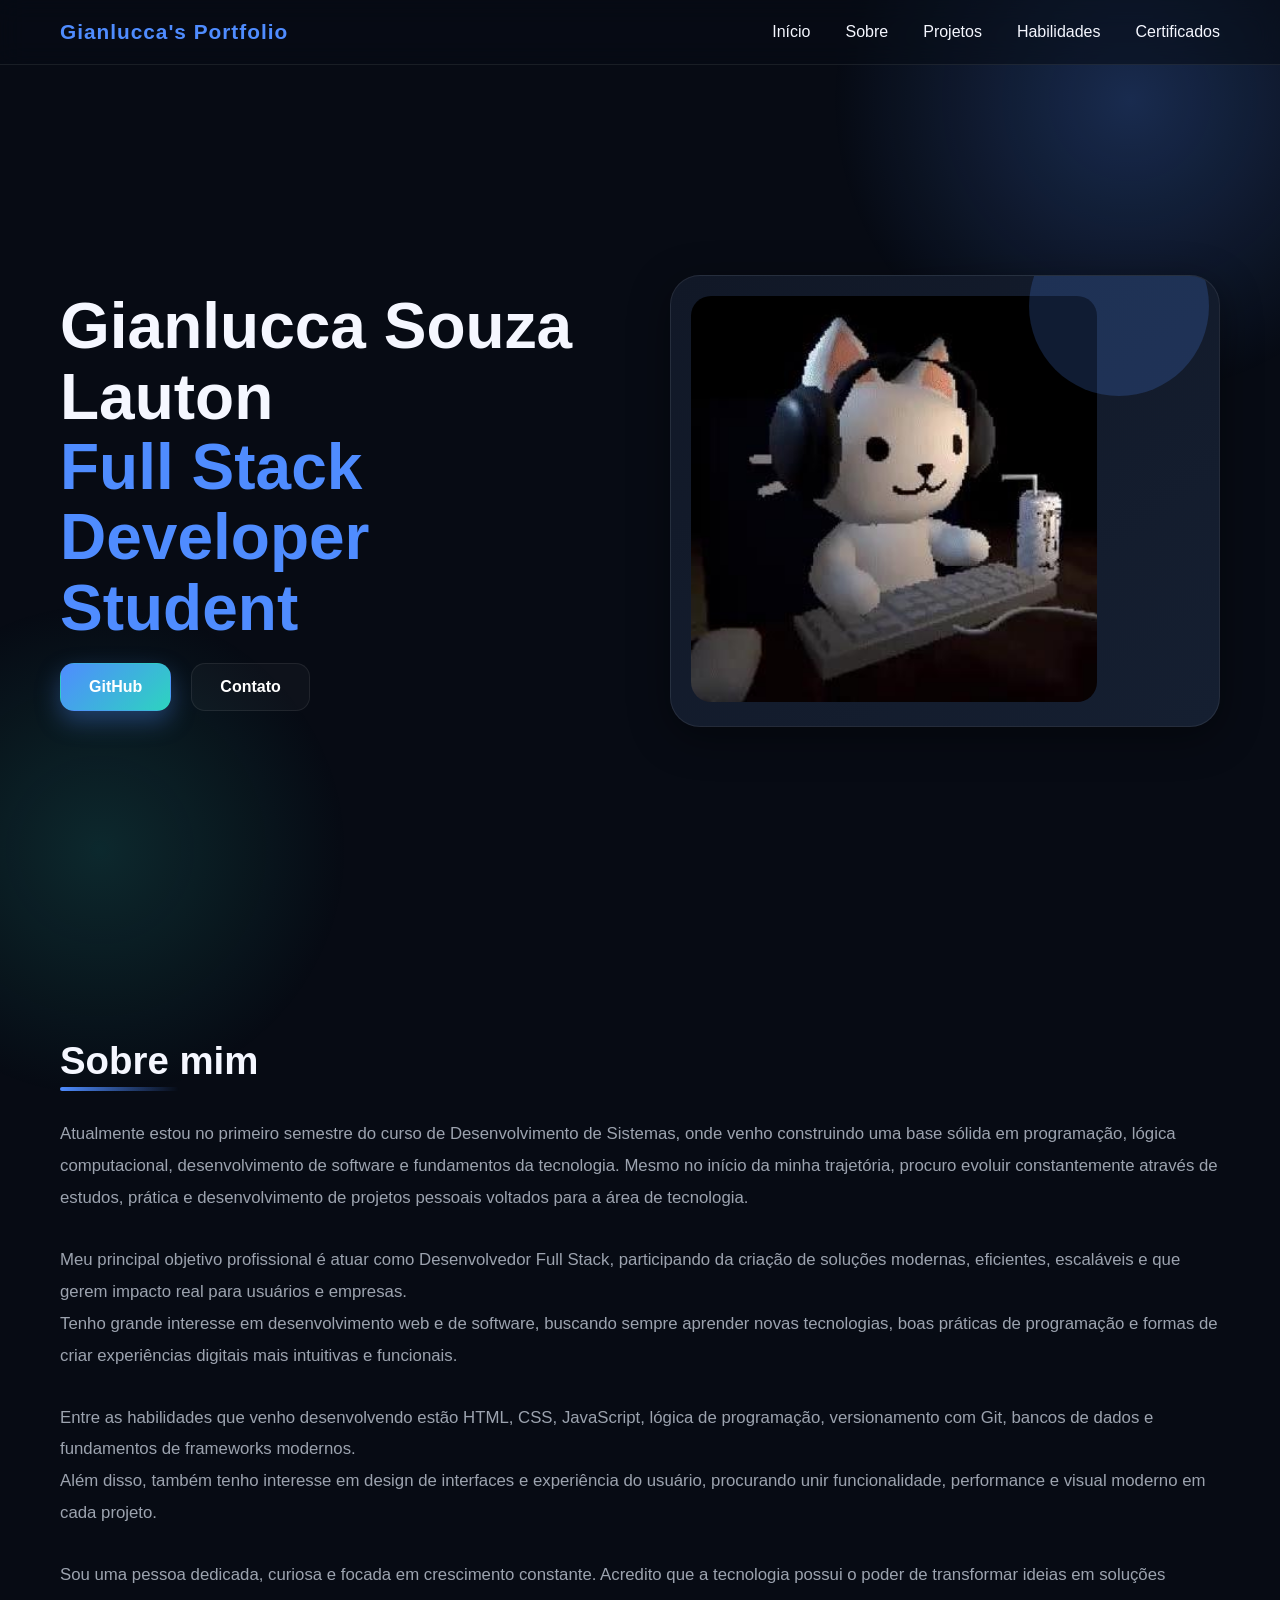
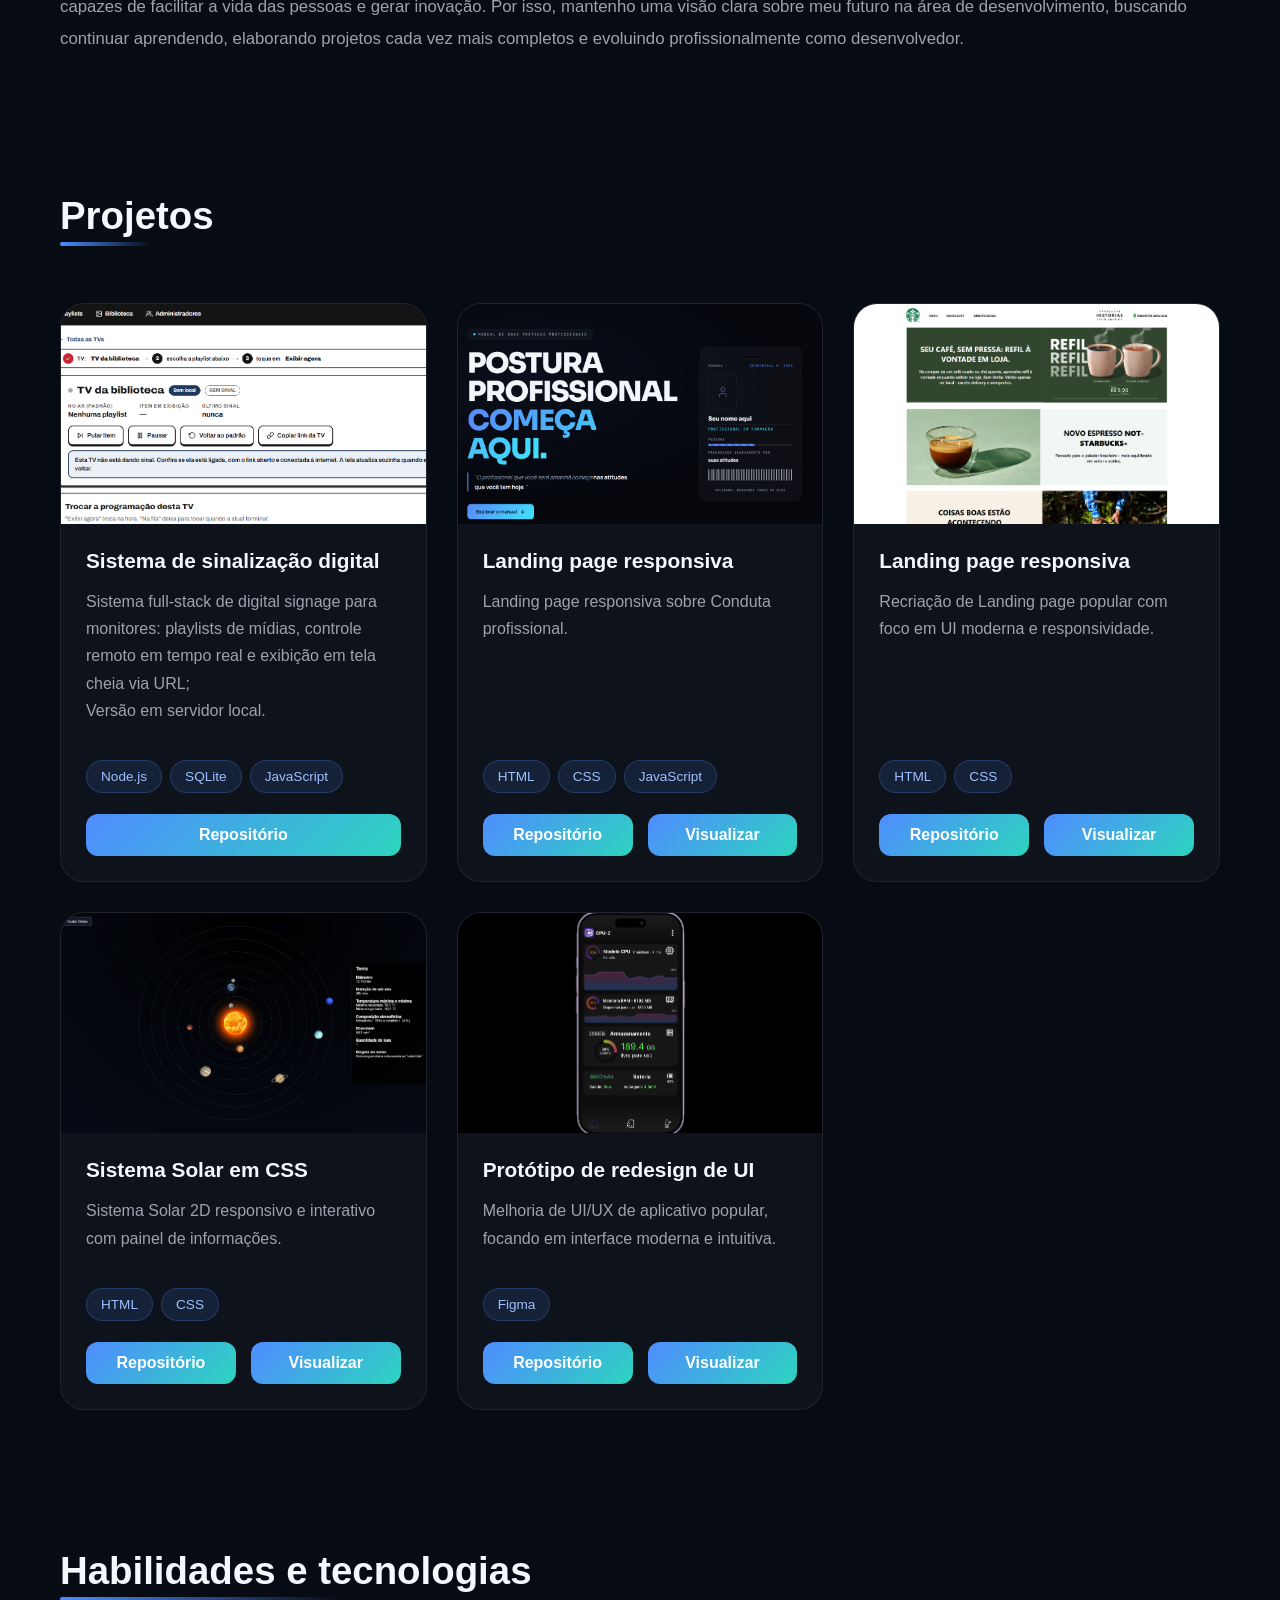
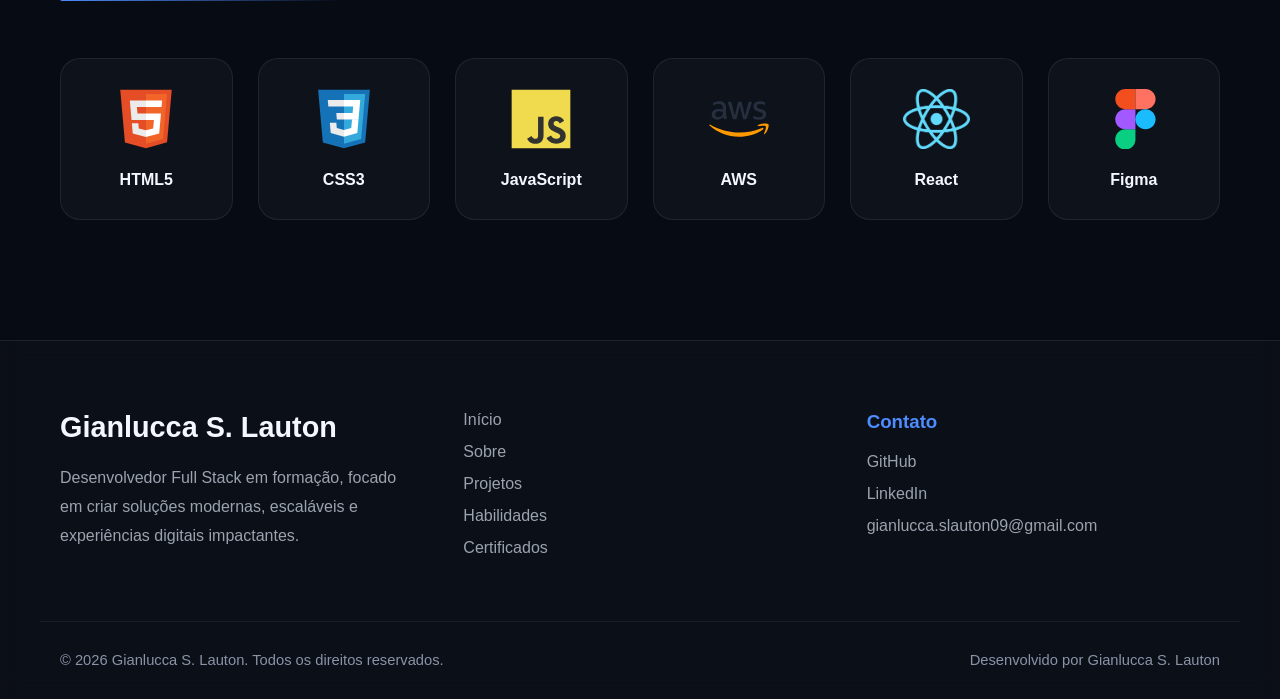
==== commit df711c50: "new-page" ====
--- a/index.html
+++ b/index.html
@@ -149,23 +149,83 @@
     </div>
 
     <!-- CARD 2 -->
-    <div class="project-card">
-
-      <div class="project-image">
-        <img src="./images/sistema-solar.png" alt="Projeto 2">
-      </div>
-
-      <div class="project-content">
-        <h3>Sistema Solar em CSS</h3>
-
-        <p>
-          Sistema Solar 2D responsivo e interativo com painel de informações.
-        </p>
-      
-
-        <div class="project-tags">
+        <div class="project-card">
+
+      <div class="project-image">
+        <img src="./images/landing-page-conduta.png" alt="Projeto 5">
+      </div>
+
+      <div class="project-content">
+        <h3>Landing page responsiva</h3>
+
+        <p>
+          Landing page responsiva sobre Conduta profissional.
+        </p>
+
+        <div class="project-tags">
+
           <span>HTML</span>
           <span>CSS</span>
+          <span>JavaScript</span>
+        </div>
+
+        <div class="project-buttons">
+          <a href="https://github.com/gianlucca-slauton/landing-conduta-profissional" target="_blank">Repositório</a>
+          <a href="https://gianlucca-slauton.github.io/landing-conduta-profissional/" target="_blank">Visualizar</a>
+        </div>
+      </div>
+
+    </div>
+
+
+
+    <!-- CARD 3 -->
+    <div class="project-card">
+
+      <div class="project-image">
+        <img src="./images/landpage.png" alt="Projeto 3">
+      </div>
+
+      <div class="project-content">
+        <h3>Landing page responsiva</h3>
+
+        <p>
+          Recriação de Landing page popular com foco em UI moderna e responsividade.
+        </p>
+
+        <div class="project-tags">
+          <span>HTML</span>
+          <span>CSS</span>
+        </div>
+
+        <div class="project-buttons">
+          <a href="https://github.com/gianlucca-slauton/responsive-practice-landingpage-starbucks" target="_blank">Repositório</a>
+          <a href="https://gianlucca-slauton.github.io/responsive-practice-landingpage-starbucks/" target="_blank">Visualizar</a>
+        </div>
+      </div>
+
+    </div>
+
+
+
+<!-- CARD 4 -->
+    <div class="project-card">
+
+      <div class="project-image">
+        <img src="./images/sistema-solar.png" alt="Projeto 2">
+      </div>
+
+      <div class="project-content">
+        <h3>Sistema Solar em CSS</h3>
+
+        <p>
+          Sistema Solar 2D responsivo e interativo com painel de informações.
+        </p>
+      
+
+        <div class="project-tags">
+          <span>HTML</span>
+          <span>CSS</span>
         </div>
 
         <div class="project-buttons">
@@ -176,34 +236,7 @@
 
     </div>
 
-    <!-- CARD 3 -->
-    <div class="project-card">
-
-      <div class="project-image">
-        <img src="./images/landpage.png" alt="Projeto 3">
-      </div>
-
-      <div class="project-content">
-        <h3>Landing page responsiva</h3>
-
-        <p>
-          Recriação de Landing page popular com foco em UI moderna e responsividade.
-        </p>
-
-        <div class="project-tags">
-          <span>HTML</span>
-          <span>CSS</span>
-        </div>
-
-        <div class="project-buttons">
-          <a href="https://github.com/gianlucca-slauton/responsive-practice-landingpage-starbucks" target="_blank">Repositório</a>
-          <a href="https://gianlucca-slauton.github.io/responsive-practice-landingpage-starbucks/" target="_blank">Visualizar</a>
-        </div>
-      </div>
-
-    </div>
-
-    <!-- CARD 4 -->
+    <!-- CARD 5 -->
     <div class="project-card">
 
       <div class="project-image">
@@ -230,34 +263,7 @@
 
     </div>
 
-
-    <!-- CARD 5 -->
-    <div class="project-card">
-
-      <div class="project-image">
-        <img src="./images/form.png" alt="Projeto 5">
-      </div>
-
-      <div class="project-content">
-        <h3>Formulário simples</h3>
-
-        <p>
-          Formulário de contato para reclamações com design moderno.
-        </p>
-
-        <div class="project-tags">
-
-          <span>HTML</span>
-          <span>CSS</span>
-        </div>
-
-        <div class="project-buttons">
-          <a href="https://github.com/gianlucca-slauton/formulary-exercise" target="_blank">Repositório</a>
-          <a href="https://gianlucca-slauton.github.io/formulary-exercise/" target="_blank">Visualizar</a>
-        </div>
-      </div>
-
-    </div>
+    
 
   </div>
 
@@ -291,6 +297,11 @@
       <div class="skill-card">
         <img src="./assets/aws.svg">
         <h3>AWS</h3>
+      </div>
+
+      <div class="skill-card">
+        <img src="./assets/react.webp">
+        <h3>React</h3>
       </div>
 
       <div class="skill-card">
--- a/css/about.css
+++ b/css/about.css
@@ -160,7 +160,6 @@
     }
 
     .skill-card img{
-      width:60px;
       height:60px;
       margin-bottom:18px;
     }
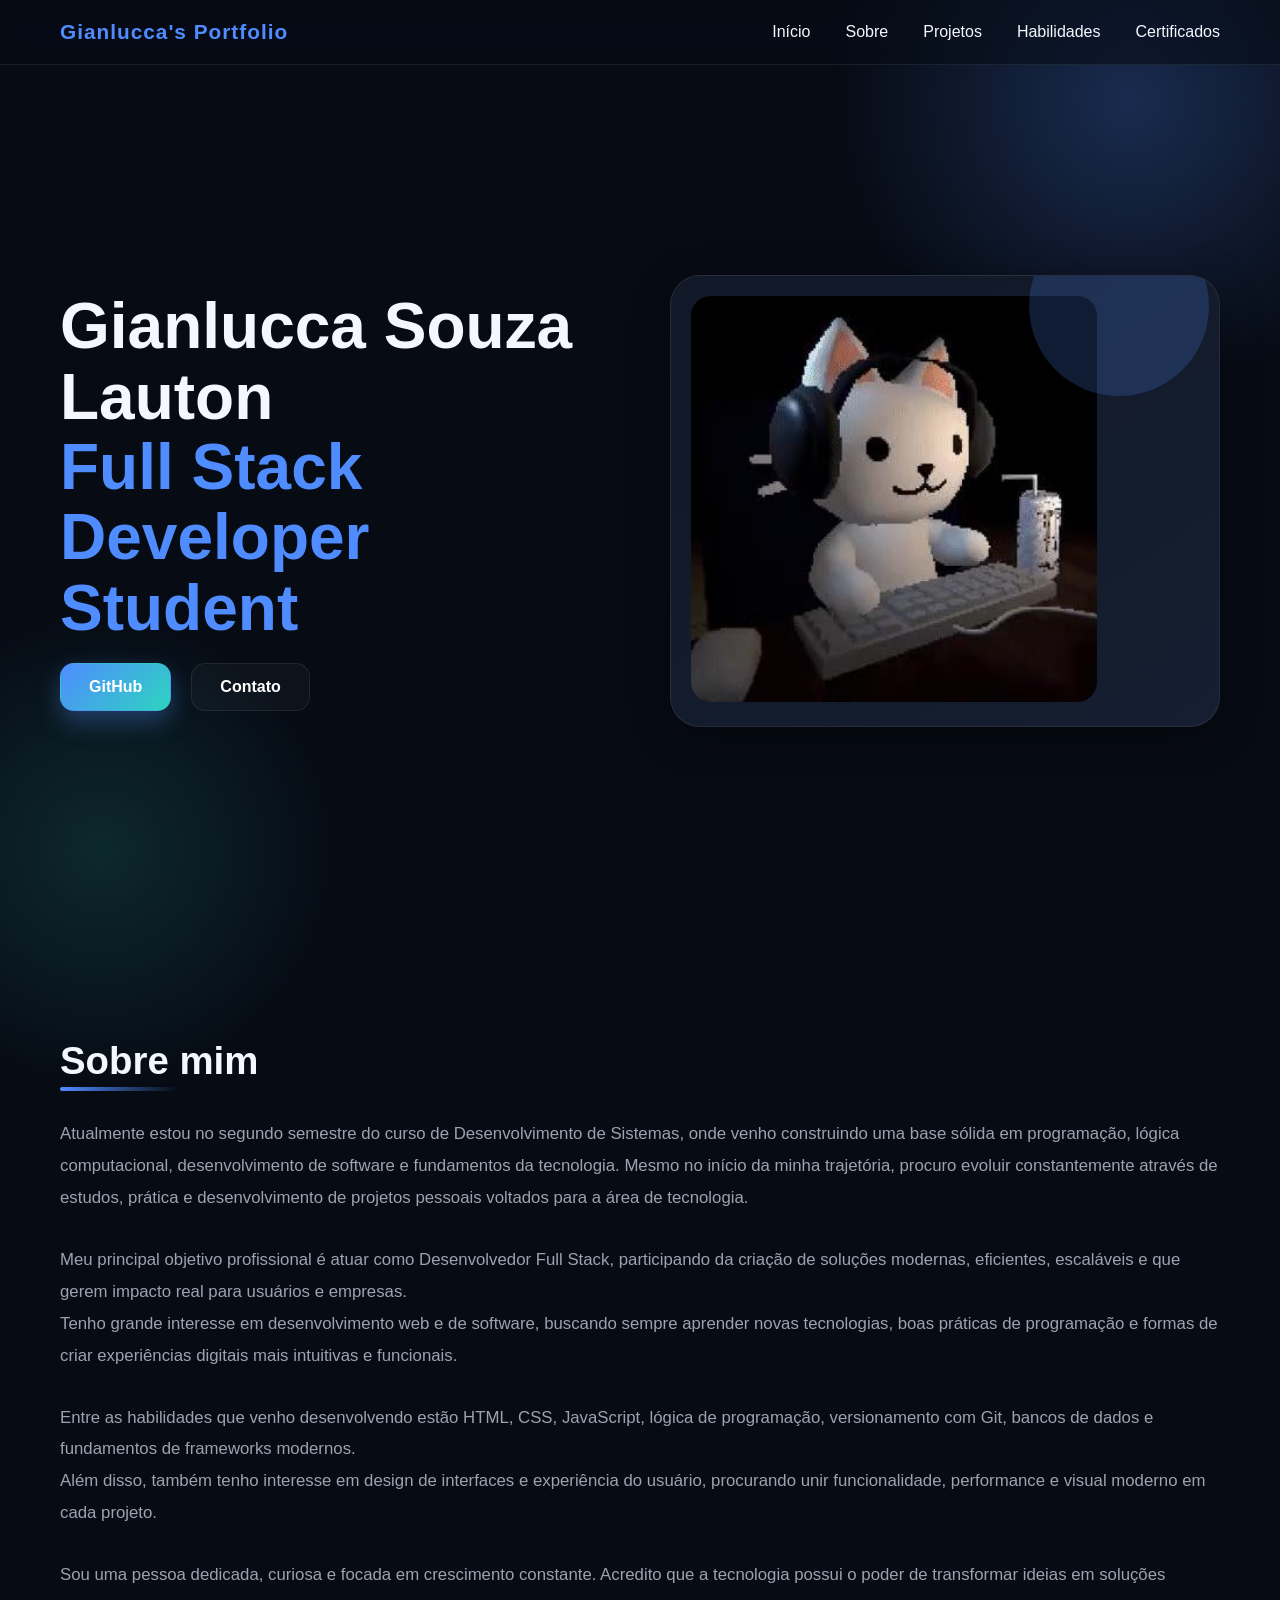
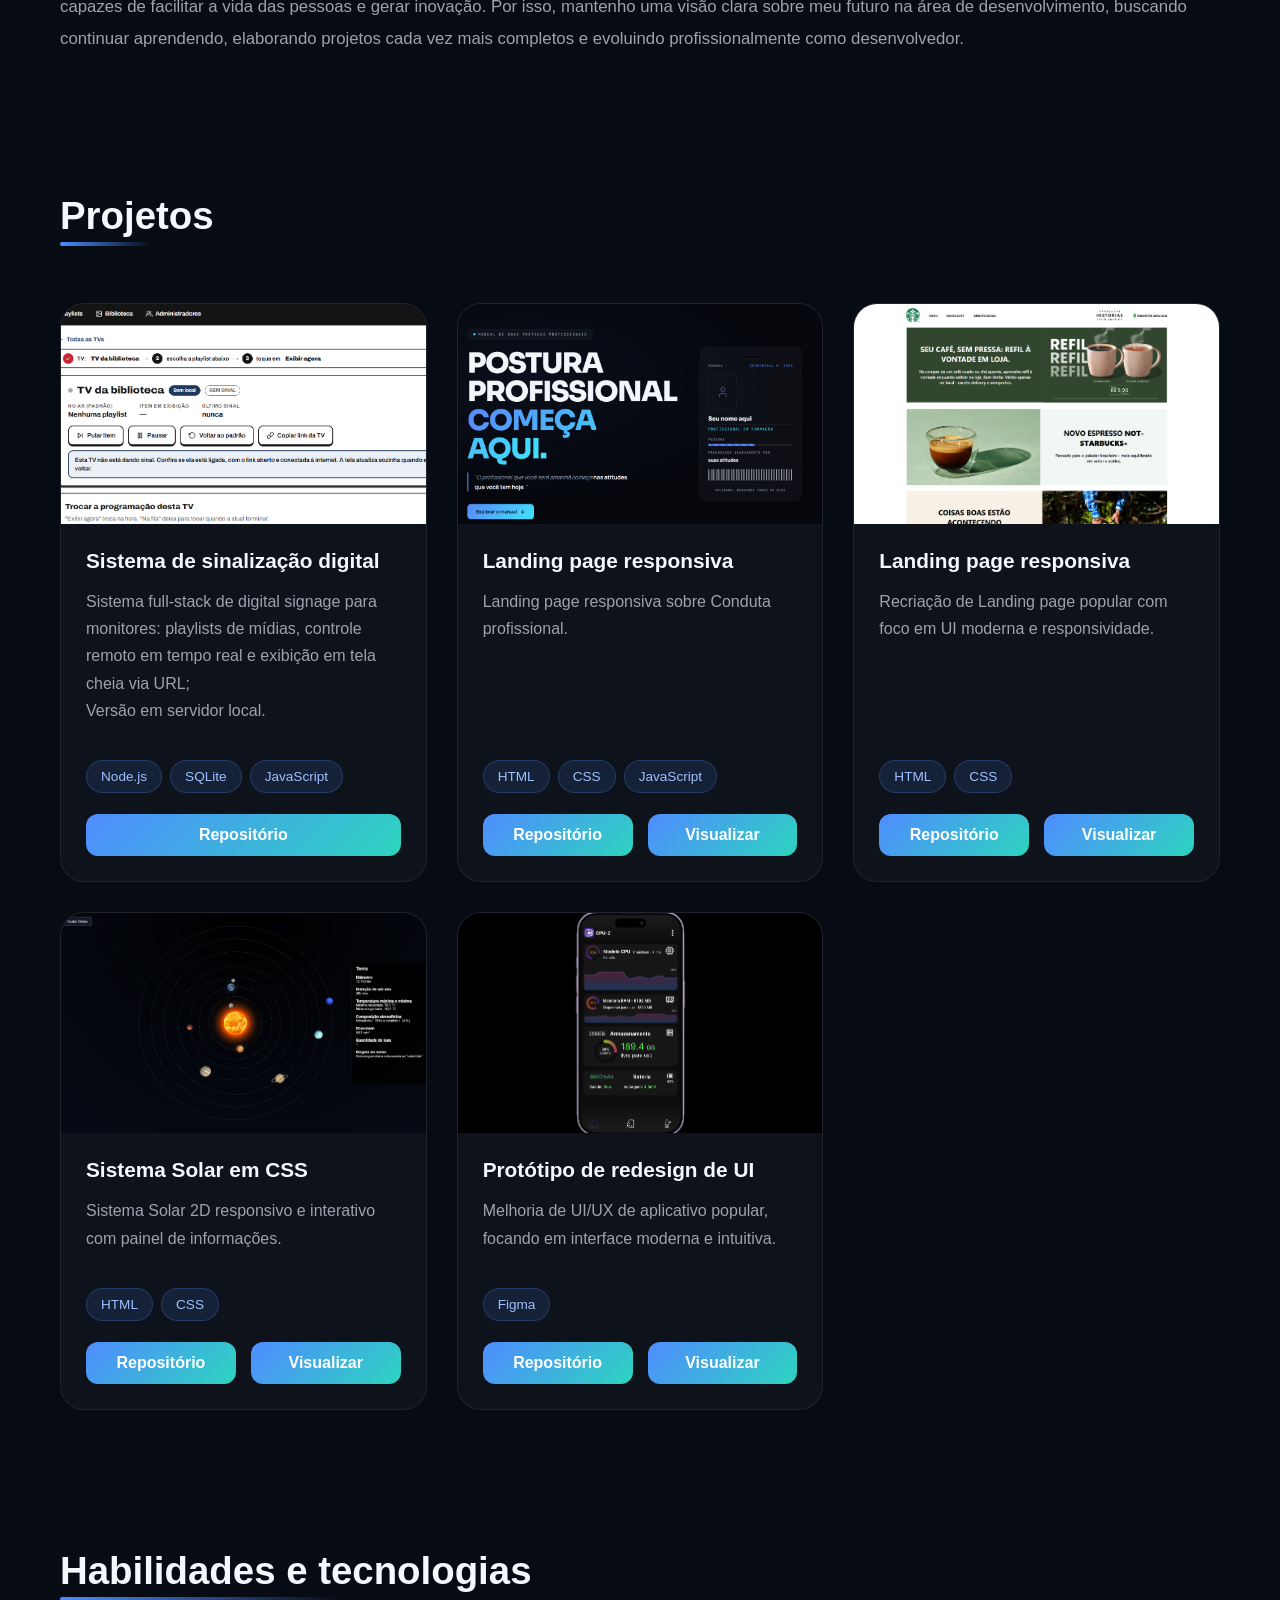
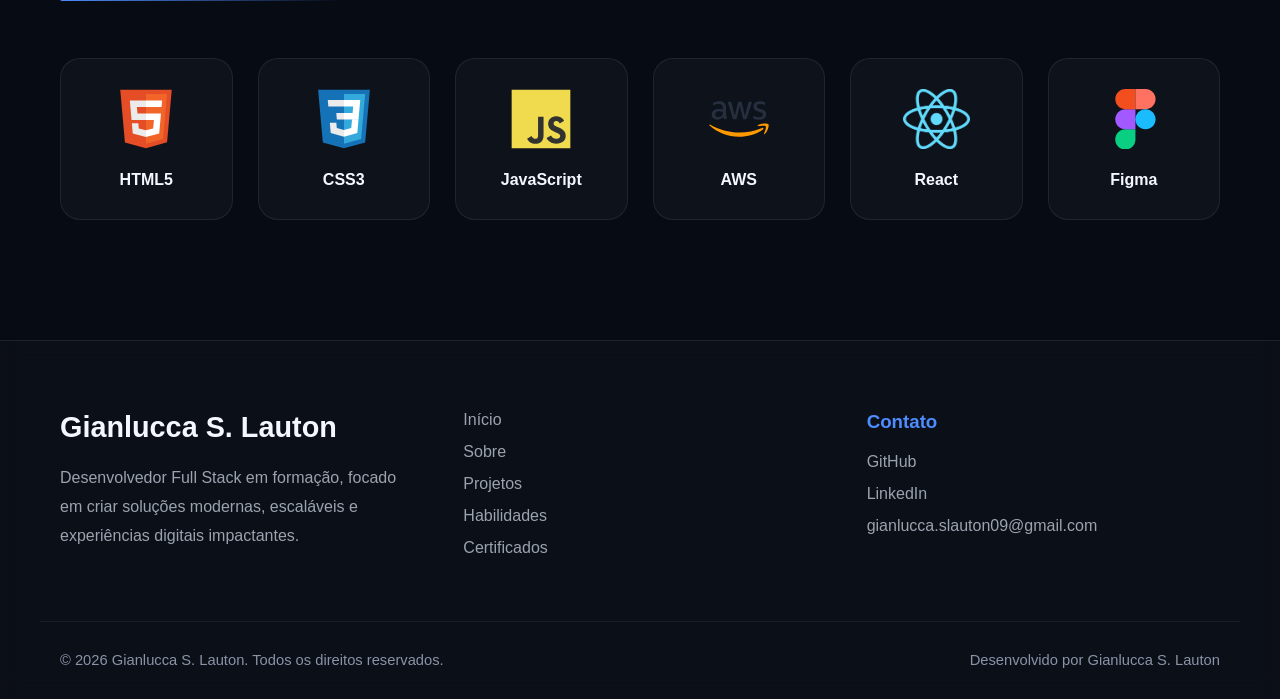
==== commit 466e112f: "Revise index.html for portfolio updates Updated the HTML structure and content for the portfolio pag" ====
--- a/index.html
+++ b/index.html
@@ -70,7 +70,7 @@
     <h2 class="section-title">Sobre mim</h2>
 
     <p>
-Atualmente estou no primeiro semestre do curso de Desenvolvimento de Sistemas,
+Atualmente estou no segundo semestre do curso de Desenvolvimento de Sistemas,
 onde venho construindo uma base sólida em programação, lógica computacional,
 desenvolvimento de software e fundamentos da tecnologia.
 Mesmo no início da minha trajetória, procuro evoluir constantemente através
@@ -396,4 +396,4 @@
 
 
 </body>
-</html>+</html>
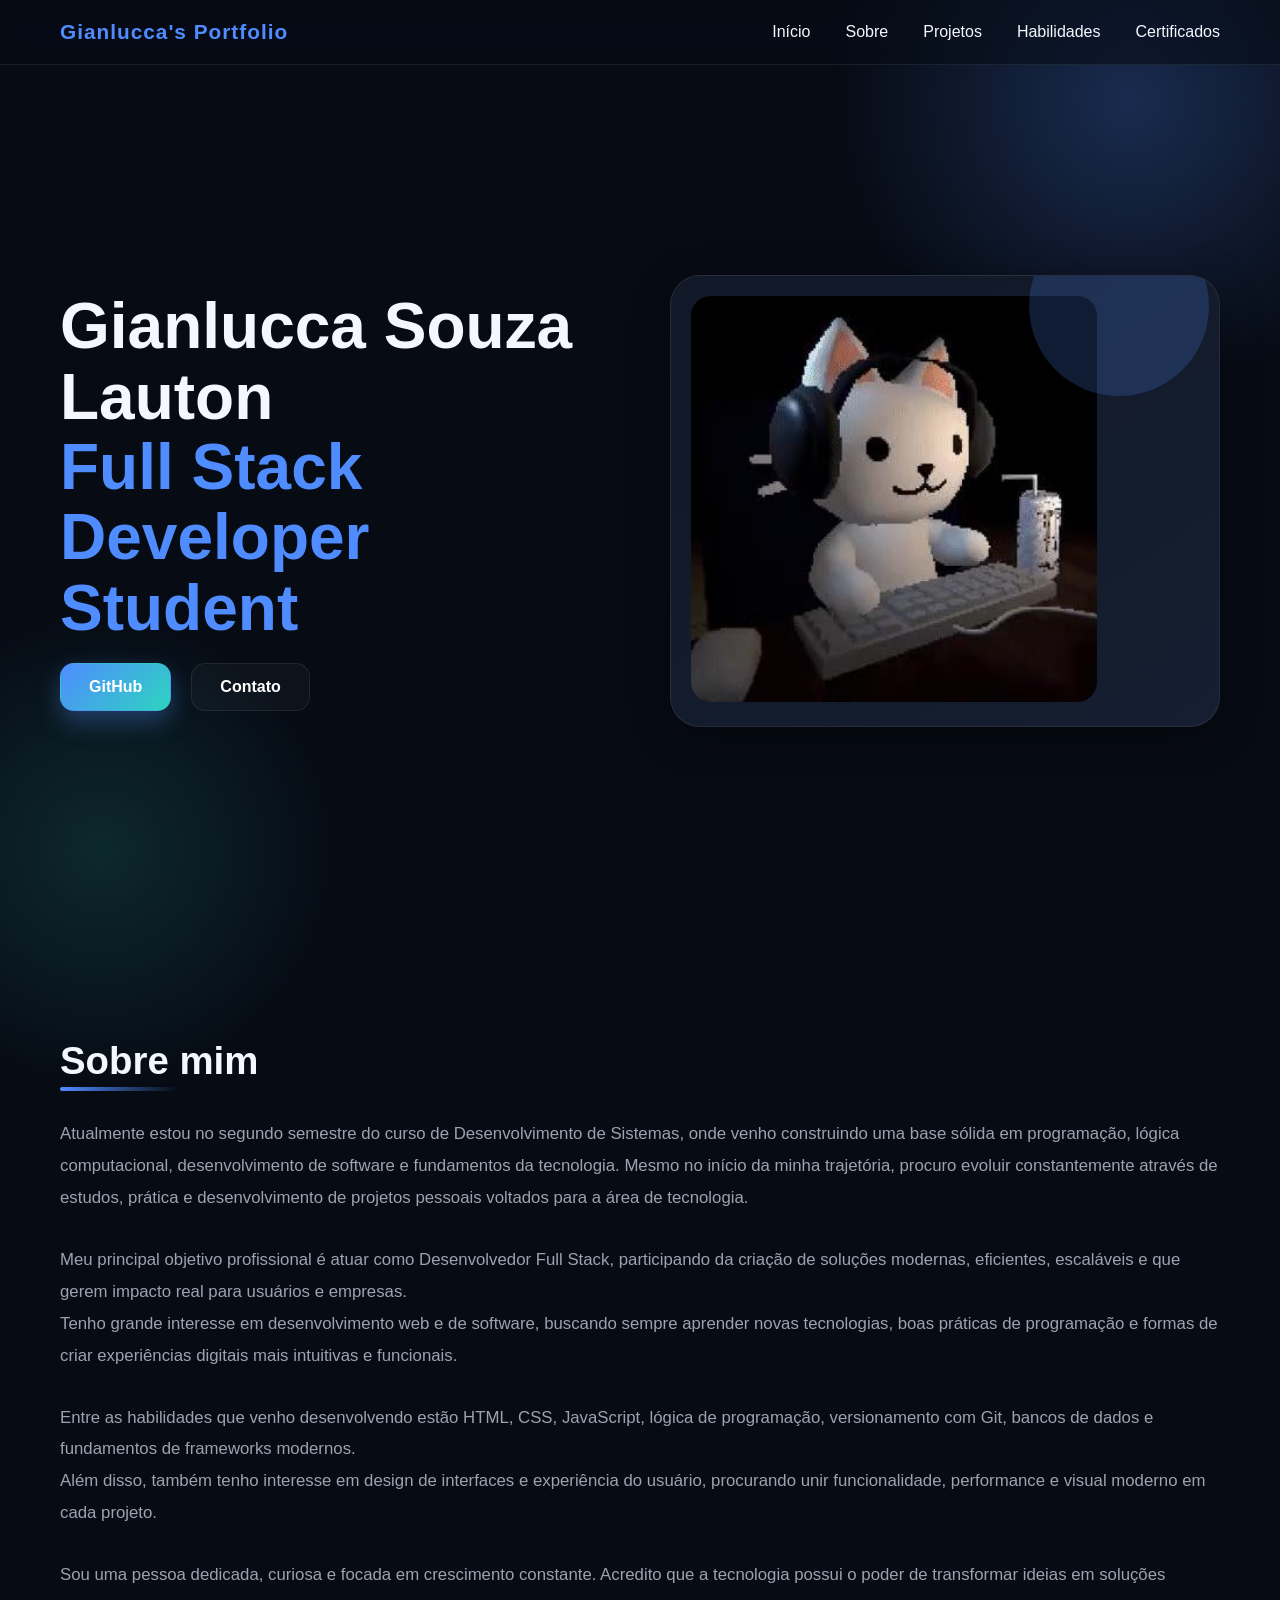
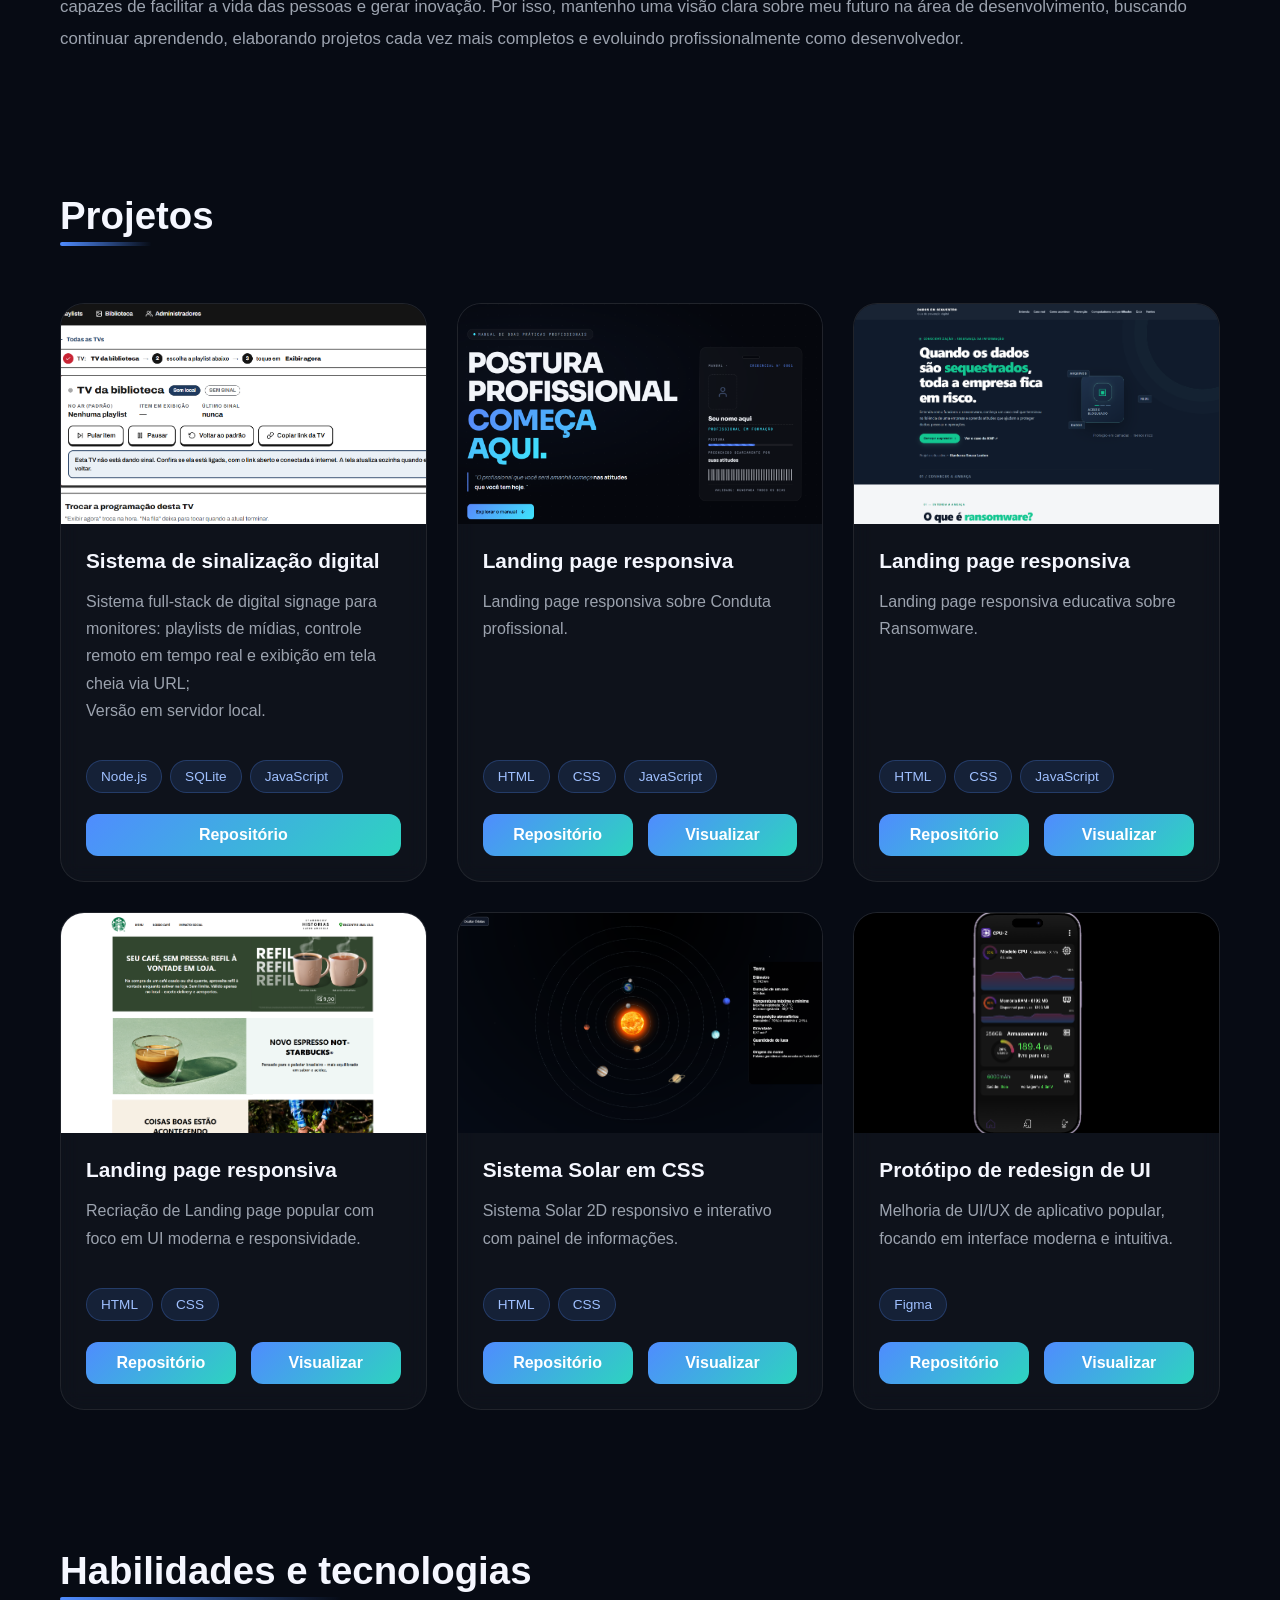
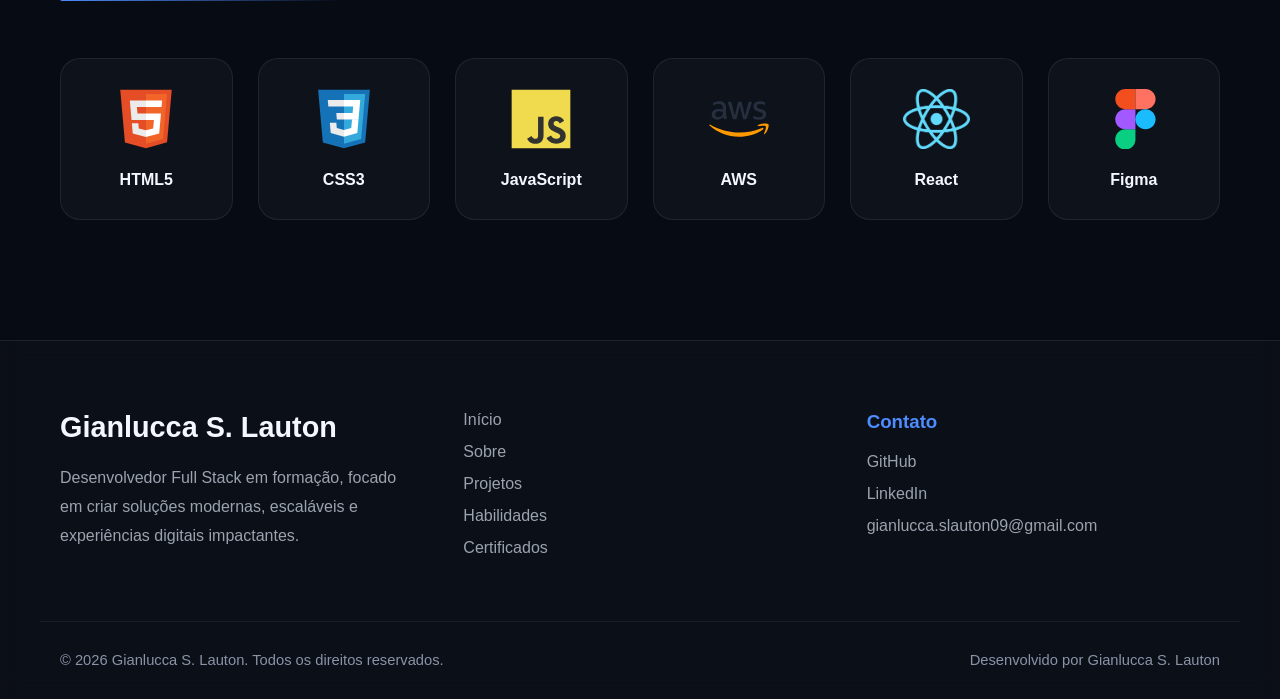
==== commit 26193a08: "new-project-landing-page" ====
--- a/index.html
+++ b/index.html
@@ -179,6 +179,36 @@
 
 
 
+    <div class="project-card">
+
+      <div class="project-image">
+        <img src="./images/landing-page-ransomware.png" alt="Projeto 5">
+      </div>
+
+      <div class="project-content">
+        <h3>Landing page responsiva</h3>
+
+        <p>
+          Landing page responsiva educativa sobre Ransomware.
+        </p>
+
+        <div class="project-tags">
+
+          <span>HTML</span>
+          <span>CSS</span>
+          <span>JavaScript</span>
+        </div>
+
+        <div class="project-buttons">
+          <a href="https://github.com/gianlucca-slauton/sipat-ciberseguranca/" target="_blank">Repositório</a>
+          <a href="https://gianlucca-slauton.github.io/sipat-ciberseguranca/" target="_blank">Visualizar</a>
+        </div>
+      </div>
+
+    </div>
+
+
+
     <!-- CARD 3 -->
     <div class="project-card">
 
